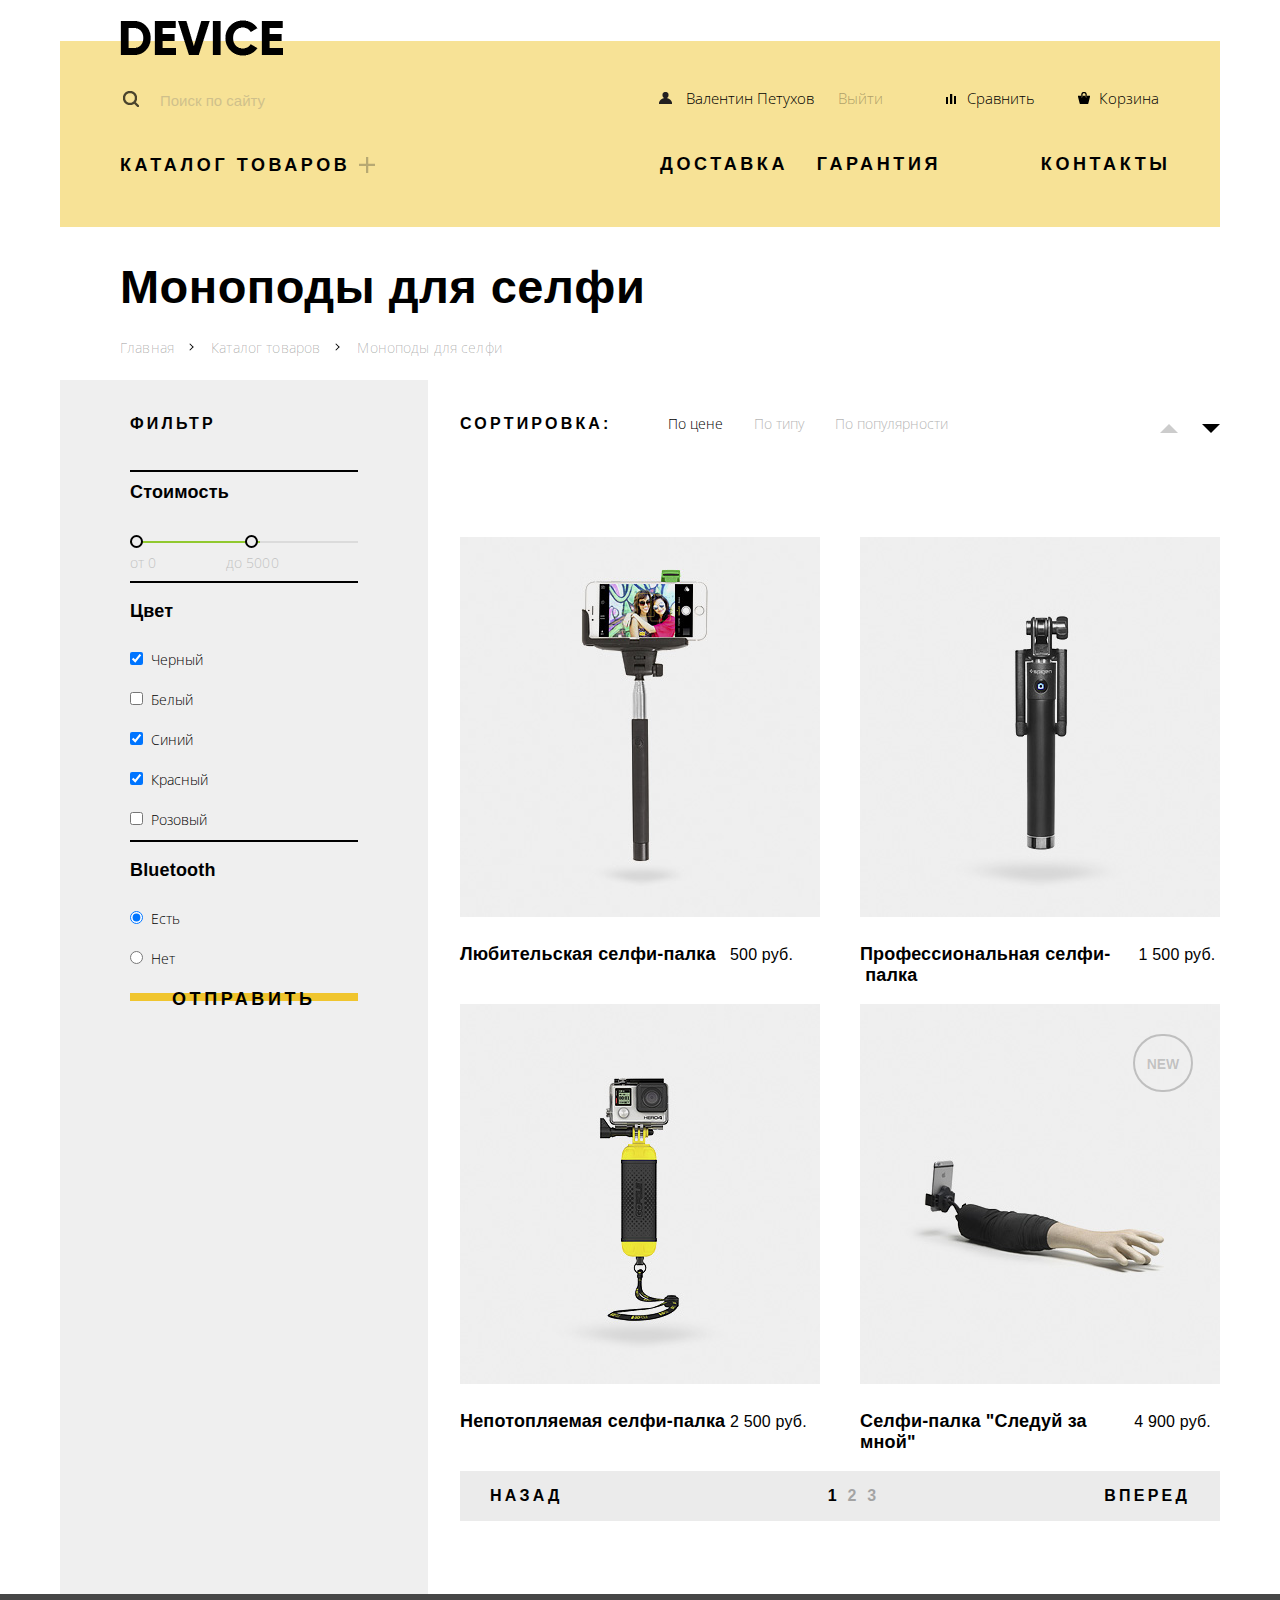
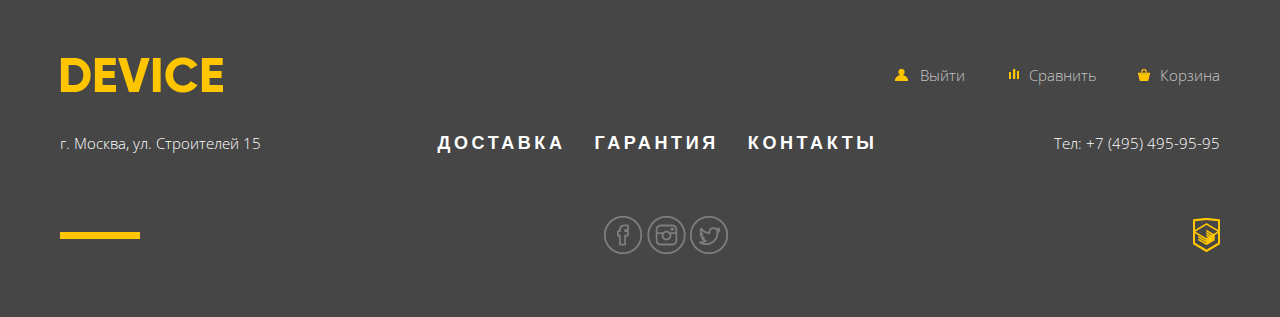
==== catalog.html @ bb1a06c4 "Доработки 6-7" ====
<!DOCTYPE html>
<html lang="ru">
  <head>
    <meta charset="utf-8">
    <link href="css/normalize.css" rel="stylesheet">
    <link href="css/style.css" rel="stylesheet">
    <link href="https://fonts.googleapis.com/css?family=Open+Sans:300,400&amp;subset=cyrillic" rel="stylesheet">
    <title>HTML Academy: Device - Catalog</title>
  </head>
  <body>

    <div class="wrapper">
      <div class="header">

        <div class="header-wrapper_catalog">
          <div class="header-block_left">
            <div class="header-logo">DEVICE</div>
            <form class="header-search">
              <input class="search-input" type="text" name="search" placeholder="Поиск по сайту">
              <button class="search-button" type="submit">Найти</button>
            </form>
            <ul class="header-menu">
              <li>
                <a href="#" class="header-menu-catalog">Каталог товаров</a>
                <ul class="header-submenu">
                  <li><a href="#">Виртуальная реальность</a></li>
                  <li><a href="#">Моноподы для селфи</a></li>
                  <li><a href="#">Экшн-камеры</a></li>
                  <li><a href="#">Фитнес-браслеты</a></li>
                  <li><a href="#">Умные часы</a></li>
                  <li><a href="#">&nbsp;</a></li>
                  <li><a href="#">Квадрокоптеры</a></li>
                </ul>
              </li>
            </ul>
          </div>

          <div class="header-block_right">
            <div class="header-user-logout">
              <div class="header-enter"><a href="#">Валентин Петухов</a></div>
              <div class="header-logout"><a href="#">Выйти</a></div>
              <div class="header-compare"><a href="#">Сравнить</a></div>
              <div class="header-basket"><a href="#">Корзина</a></div>
            </div>
            <div class="header-right-menu">
              <div class="header-delievery"><a href="#">Доставка</a></div>
              <div class="header-warranty"><a href="#">Гарантия</a></div>
              <div class="header-contacts"><a href="#">Контакты</a></div>
            </div>
        </div>

      </div> <!-- конец header-wrapper_catalog -->
    </div> <!-- конец header -->

      <div class="nav">
        <h2>Моноподы для селфи</h2>
        <ul class="nav-breadcrumbs">
          <li><a href="index.html">Главная</a></li>
          <li><a href="catalog.html">Каталог товаров</a></li>
          <li><a>Моноподы для селфи</a></li>
        </ul>
      </div>

    </div> <!--  конец wrapper -->

  <div class="wrapper">
    <div class="filter-sort">

      <div class="filter">
          <form name="forma">
            <h3 class="filter-head">Фильтр</h3>
            <p class="filter-price">Стоимость</p>
            <div class="filter-range">
              <div class="filter-range_control">
                <div class="filter-scale">
                  <div class="filter-bar"></div>
                </div>
                <div class="filter-toggle toggle-min"></div>
                <div class="filter-toggle toggle-max"></div>
                <div class="filter-price_control">
                  <span class="filter-min_price">от 0</span>
                  <span class="filter-max_price">до 5000</span>
                </div>
              </div>
            </div>
            <div class="form-checkbox_container">
              <p class="form-title">Цвет</p>
              <div class="form-checkbox_item">
                <input type="checkbox" id="checkbox1" checked>
                <label for="checkbox1">Черный</label>
              </div>
              <div class="form-checkbox_item">
                <input type="checkbox" id="checkbox2">
                <label for="checkbox2">Белый</label>
              </div>
              <div class="form-checkbox_item">
                <input type="checkbox" id="checkbox3" checked>
                <label for="checkbox3">Синий</label>
              </div>
              <div class="form-checkbox_item">
                <input type="checkbox" id="checkbox4" checked>
                <label for="checkbox4">Красный</label>
              </div>
              <div class="form-checkbox_item">
                <input type="checkbox" id="checkbox5">
                <label for="checkbox5">Розовый</label>
              </div>
            </div>
            <div class="form-radio_container">
              <p class="form-title">Bluetooth</p>
              <div class="form-radio_item">
                <input type="radio" id="radio1" name="radio" checked>
                <label for="radio1">Есть</label>
              </div>
              <div class="form-radio_item">
                <input type="radio" id="radio2" name="radio">
                <label for="radio2">Нет</label>
              </div>
            </div>
            <button type="submit" class="buttons buttons-form" value="">Отправить</button>
          </form>
      </div>

      <div class="sort">
        <div class="sort-header">
            <h3 class="sort-title">Сортировка:</h3>
            <ul class="sort-filter">
              <li><a href="#" class="sort-filter-active">По цене</a></li>
              <li><a href="#">По типу</a></li>
              <li><a href="#">По популярности</a></li>
            </ul>
            <div class="sort-order">
              <a href="#" class="sort-up">Up</a>
              <a href="#" class="sort-down sort-active">Down</a>
            </div>
        </div>
        <div class="sort-container">
          <div class="sort-item">
            <img src="img/item-1.jpg" alt="Любительская" width=360 height=380>
            <div class="item-action">
              <a href="#" class="buttons buttons-action">В корзину</a>
              <a href="#" class="item-simile">Добавить к сравнению</a>
            </div>
            <p class="sort-item_head">
              <span class="sort-item_title">Любительская селфи-палка</span>
              <span class="sort-item_price">500 руб.</span>
            </p>
          </div>
          <div class="sort-item">
            <img src="img/item-2.jpg" alt="Профессиональная" width=360 height=380>
            <div class="item-action">
              <a href="#" class="buttons buttons-action">В корзину</a>
              <a href="#" class="item-simile">Добавить к сравнению</a>
            </div>
            <p class="sort-item_head">
              <span class="sort-item_title">Профессиональная селфи-&nbsp;палка</span>
              <span class="sort-item_price">1 500 руб.</span>
            </p>
          </div>
          <div class="sort-item">
            <img src="img/item-3.jpg" alt="Непотопляемая" width=360 height=380>
            <div class="item-action">
              <a href="#" class="buttons buttons-action">В корзину</a>
              <a href="#" class="item-simile">Добавить к сравнению</a>
            </div>
            <p class="sort-item_head">
              <span class="sort-item_title">Непотопляемая селфи-палка</span>
              <span class="sort-item_price">2 500 руб.</span>
            </p>
          </div>
          <div class="sort-item new-item">
            <img src="img/item-4.jpg" alt="Следуй за мной" width=360 height=380>
            <div class="item-action">
              <a href="#" class="buttons buttons-action">В корзину</a>
              <a href="#" class="item-simile">Добавить к сравнению</a>
            </div>
            <p class="sort-item_head">
              <span class="sort-item_title">Селфи-палка "Следуй за мной"</span>
              <span class="sort-item_price">4 900 руб.</span>
            </p>
          </div>
        </div>
        <div class="sort-pagination">
          <a href="#" class="sort-backward">Назад</a>
          <ul class="sort-pages">
            <li><a class="page-active" href="#">1</a></li>
            <li><a href="#">2</a></li>
            <li><a href="#">3</a></li>
          </ul>
          <a href="#" class="sort-forward">Вперед</a>
        </div>
      </div>

    </div> <!-- конец filter-sort -->
  </div>

    <div class="footer">
      <div class="wrapper">

        <div class="footer-top">
         <a href="index.html" class="footer-logo">DEVICE</a>
          <div class="footer-user_menu">
            <a href="#" class="footer-enter footer-group">Выйти</a>
            <a href="#" class="footer-compare footer-group">Сравнить</a>
            <a href="#" class="footer-basket footer-group">Корзина</a>
          </div>
        </div>
        <div class="footer-main">
          <p class="footer-address">г. Москва, ул. Строителей 15</p>
          <div class="footer-menu">
            <div class="footer-delievery"><a href="#">Доставка</a></div>
            <div class="footer-warranty"><a href="#">Гарантия</a></div>
            <div class="footer-contacts"><a href="#">Контакты</a></div>
          </div>
          <p class="footer-phone">Тел: +7 (495) 495-95-95</p>
        </div>
        <div class="footer-bottom">
          <div class="footer-social">
            <a href="#" class="social-btn facebook">Facebook</a>
            <a href="#" class="social-btn instagramm">Instagram</a>
            <a href="#" class="social-btn twitter">Twitter</a>
          </div>
          <a href="https://htmlacademy.ru/intensive/htmlcss" class="footer-copyright">HTML</a>
        </div>

      </div>
    </div>

  </body>
</html>
---- css/style.css ----
/* SPRITE  */

.sprite {
    background-image: url(../img/sprite.png);
    background-repeat: no-repeat;
    display: block;
}

.sprite-btn-checkbox {
    width: 12px;
    height: 7px;
    background-position: -10px -10px;
}

.sprite-btn-radio {
    width: 9px;
    height: 9px;
    background-position: -10px -37px;
}

.sprite-footer-cart {
    width: 12px;
    height: 12px;
    background-position: -10px -66px;
}

.sprite-footer-compare {
    width: 10px;
    height: 10px;
    background-position: -10px -98px;
}

.sprite-footer-user {
    width: 13px;
    height: 12px;
    background-position: -10px -128px;
}

.sprite-header-cart {
    width: 12px;
    height: 12px;
    background-position: -10px -160px;
}

.sprite-header-compare {
    width: 10px;
    height: 10px;
    background-position: -10px -192px;
}

.sprite-header-user {
    width: 13px;
    height: 12px;
    background-position: -10px -222px;
}

.sprite-logo-footer {
    width: 163px;
    height: 36px;
    background-position: -10px -254px;
}

.sprite-logo-header {
    width: 163px;
    height: 36px;
    background-position: -10px -310px;
}

.sprite-new {
    width: 60px;
    height: 61px;
    background-position: -10px -366px;
}

.sprite-popular-1 {
    width: 160px;
    height: 160px;
    background-position: -10px -447px;
}

.sprite-popular-2 {
    width: 160px;
    height: 160px;
    background-position: -10px -627px;
}

.sprite-popular-3 {
    width: 160px;
    height: 160px;
    background-position: -10px -807px;
}

.sprite-popular-4 {
    width: 160px;
    height: 160px;
    background-position: -10px -987px;
}

.sprite-popular-5 {
    width: 160px;
    height: 160px;
    background-position: -10px -1167px;
}

.sprite-popular-6 {
    width: 160px;
    height: 160px;
    background-position: -10px -1347px;
}

.sprite-search {
    width: 16px;
    height: 16px;
    background-position: -10px -1527px;
}

.sprite-service-credit {
    width: 156px;
    height: 188px;
    background-position: -10px -1563px;
}

.sprite-service-delivery {
    width: 136px;
    height: 164px;
    background-position: -10px -1771px;
}

.sprite-service-warranty {
    width: 171px;
    height: 195px;
    background-position: -10px -1955px;
}

.sprite-social-facebook {
    width: 39px;
    height: 38px;
    background-position: -10px -2170px;
}

.sprite-social-instagram {
    width: 39px;
    height: 38px;
    background-position: -10px -2228px;
}

.sprite-social-twitter {
    width: 38px;
    height: 38px;
    background-position: -10px -2286px;
}

.sprite-www {
    width: 27px;
    height: 34px;
    background-position: -10px -2344px;
}

.sprite-zplus {
    width: 16px;
    height: 16px;
    background-position: -10px -2398px;
}


/* FONTS */

@font-face {
  font-family: 'Gilroy';
  src: local('Gilroy Light'), local('Gilroy-Light'),
    url('Gilroylight.woff2') format('woff2'),
    url('Gilroylight.woff') format('woff'),
    url('Gilroylight.ttf') format('truetype');
  font-weight: 300;
  font-style: normal;
}

@font-face {
  font-family: 'Gilroy';
  src: local('Gilroy ExtraBold'), local('Gilroy-ExtraBold'),
    url('Gilroyextrabold.woff2') format('woff2'),
    url('Gilroyextrabold.woff') format('woff'),
    url('Gilroyextrabold.ttf') format('truetype');
  font-weight: 800;
  font-style: normal;
}

body {
  font-size: 15px;
  line-height: 30px;
  font-weight: 300;
  color: #000000;
  font-family: 'Open Sans', 'Arial', sans-serif;
}

.wrapper {
  width: 1160px;
  margin: 0 auto;
}

a {
  color: #000000;
  text-decoration: none;
}

ul {
  list-style: none;
}

img {
  max-width: 100%;
}

h2 {
  font-family: 'Gilroy', 'Arial', sans-serif;
  font-size: 47px;
  line-height: 56px;
  font-weight: 800;
  letter-spacing: 0.01em;
}

h3 {
  font-family: 'Gilroy', 'Arial', sans-serif;
  font-size: 16px;
  line-height: 56px;
  font-weight: 800;
  letter-spacing: 0.2em;
  text-transform: uppercase;
}

/* INDEX.HTML */

/* header */

.header {
  padding-top: 20px;
}

.header-wrapper {
  display: flex;
  flex-wrap: wrap;
  background: linear-gradient(to bottom, #ffffff 0%,#ffffff 2.3%,#f7e296 2.3%,#f7e296 40%,#ffffff 40%,#ffffff 100%);
}

.header-wrapper_catalog {
  display: flex;
  background: linear-gradient(to bottom, #ffffff 0%,#ffffff 10%,#f7e296 10%,#f7e296 100%);
  padding-bottom: 29px;
}

.header-logo {
  margin-bottom: 19px;
  width: 163px;
  height: 36px;
  background-image: url(../img/logo-header.png);
  font-size: 0;
}

.header-logo:hover {
  opacity: .6;
}

.header-logo:active {
  opacity: .3;
}

.header-search {
  line-height: 36px;
  letter-spacing: 0.01em;
  margin-bottom: 23px;
  display: flex;
  background-color: #f7e296;
  position: relative;
}

.header-search::before {
  position: absolute;
  content: '';
  background-image: url(../img/sprite.png);
  background-repeat: no-repeat;
  width: 16px;
  height: 16px;
  background-position: -10px -1527px;
  top: 16px;
  left: 3px;
}

.search-input {
  height: 45px;
  border: none;
  border-top: 2px solid #f7e296;
  opacity: .3;
  padding-left: 40px;
  width: 335px;
  background-color: #f7e296;
}

.search-input:hover {
  opacity: .6;
}

.search-input:focus {
  border-bottom: 2px solid #000000;
  border-top: none;
  opacity: 1;
}

.search-input:focus ~ .search-button {
  display: block;
}

.search-button {
  width: 81px;
  height: 49px;
  display: none;
  background-color: #f7e296;
  border: 2px solid #000000;
}

.search-button:hover {
  background-color: #000000;
  color: #ffffff;
}

.search-button:active {
  color: rgba(255, 255, 255, .3);
}

.header-menu {
  padding: 0;
}

.header-menu-catalog {
  position: relative;
}

.header-menu-catalog::after {
  position: absolute;
  content: '';
  background-image: url(../img/sprite.png);
  background-repeat: no-repeat;
  width: 16px;
  height: 16px;
  background-position: -10px -2398px;
  top: 2px;
  right: -25px;
  opacity: .3;
}

.header-submenu {
  height: 110px;
  padding-left: 0px;
  display: none;
  letter-spacing: 0.01em;
  line-height: 36px;
  flex-direction: column;
  flex-wrap: wrap;
}

.header-menu-catalog:hover {
  opacity: .6;
}

.header-menu-catalog:hover ~ .header-submenu {
  display: flex;
}

.header-menu-catalog:hover::after {
  opacity: .2;
}

.header-menu-catalog:active {
  opacity: .3;
}

.header-menu-catalog:active::after {
  opacity: .1;
}

.header-block_left {
  padding-left: 60px;
  width: 520px;
}

.header-block_right {
  width: 580px;
}

.header-logout,
.header-user,
.header-enter,
.header-compare,
.header-basket {
  display: inline-block;
  vertical-align: middle;
}

.header-enter {
  margin-left: 46px;
  margin-right: 235px;
  position: relative;
  padding: 0;
}

.header-enter::before {
  content: '';
  position: absolute;
  background-image: url(../img/sprite.png);
  background-repeat: no-repeat;
  width: 13px;
  height: 12px;
  background-position: -10px -222px;
  left: -27px;
  top: 12px;
}

.header-compare {
  margin-right: 60px;
  position: relative;
}

.header-compare::before {
  content: '';
  position: absolute;
  background-image: url(../img/sprite.png);
  background-repeat: no-repeat;
  width: 10px;
  height: 10px;
  background-position: -10px -192px;
  left: -21px;
  top: 14px;
}

.header-basket {
  position: relative;
}

.header-basket::before {
  position: absolute;
  content: '';
  background-image: url(../img/sprite.png);
  background-repeat: no-repeat;
  width: 12px;
  height: 12px;
  background-position: -10px -160px;
  left: -21px;
  top: 12px;
}

.header-enter:hover,
.header-compare:hover,
.header-basket:hover,
.header-enter:hover::before,
.header-compare:hover::before,
.header-basket:hover::before{
  opacity: .6;
}

.header-enter:active,
.header-compare:active,
.header-basket:active,
.header-enter:active::before,
.header-compare:active::before,
.header-basket:active::before{
  opacity: .3;
}

.header-user-logout .header-enter {   /* изменения на странице каталога */
  margin-right: 20px
}

.header-user-logout .header-logout {  /* изменения на странице каталога */
  margin-right: 80px;
  opacity: .3;
}

.header-user-menu,
.header-user-logout {
  margin-top: 60px;
  margin-bottom: 30px;
}

.header-user-menu a,
.header-user-login a,
.header-user-logout a{
  line-height: 36px;
}

.header-right-menu,
.header-menu-catalog {
  font-family: 'Gilroy', 'Arial', sans-serif;
  font-size: 18px;
  line-height: 36px;
  font-weight: 800;
  letter-spacing: 0.2em;
  text-transform: uppercase;
}

.header-right-menu {
  display: flex;
  padding-left: 20px;
}

.header-delievery {
  flex-basis: 28%
}

.header-warranty {
  flex-basis: 40%
}

.header-contacts {
  flex-basis: auto;
}

.header-right-menu a:hover,
.footer-menu a:hover,
.header-menu-catalog:hover {
  opacity: .6;
}

.header-right-menu a:active,
.footer-menu a:active,
.header-menu-catalog:active {
  opacity: .3;
}

/*  кнопки "Подробнее" "Напишите нам" и т.д. */
/*  ---------------------------------------- */
/*  ---------------------------------------- */

.buttons {
  display: inline-block;
  height: 40px;
  font-family: 'Gilroy', 'Arial', sans-serif;
  font-size: 18px;
  line-height: 36px;
  font-weight: 800;
  letter-spacing: 0.2em;
  text-transform: uppercase;
  background: linear-gradient(to bottom, #ffffff 1%,#ffffff 35%,#f0c52e 35%,#f0c52e 55%,#ffffff 55%,#ffffff 100%);
}

.buttons:hover {
  background: linear-gradient(to bottom, #f0c52e 1%,#f0c52e 100%);
}

.buttons:active {
  background: linear-gradient(to bottom, #f0c52e 1%,#f0c52e 100%);
  color: rgba(0, 0, 0, .3)
}

.buttons-slider {
  padding: 0 43px;
}

.buttons-delievery {
  padding: 0 20px;
  background: linear-gradient(to bottom, #e5e5e5 1%,#e5e5e5 35%,#f0c52e 35%,#f0c52e 55%,#e5e5e5 55%,#e5e5e5 100%);
}

.buttons-warranty {
  padding: 0 25px;
  background: linear-gradient(to bottom, #e5e5e5 1%,#e5e5e5 35%,#f0c52e 35%,#f0c52e 55%,#e5e5e5 55%,#e5e5e5 100%);
}

.buttons-credit {
  padding: 0 39px;
  background: linear-gradient(to bottom, #e5e5e5 1%,#e5e5e5 35%,#f0c52e 35%,#f0c52e 55%,#e5e5e5 55%,#e5e5e5 100%);
}

.buttons-contacts {
  margin-top: 61px;
  padding: 0 42px;
}

.buttons-about {
  padding: 0 23px;
}

.buttons-form {
  border: none;
  background: linear-gradient(to bottom, #efefef 1%,#efefef 35%,#f0c52e 35%,#f0c52e 55%,#efefef 55%,#efefef 100%);
  padding: 0 42px;
}

.buttons-action {
  background: linear-gradient(to bottom, transparent 1%,#efefef 35%,#f0c52e 35%,#f0c52e 55%,#efefef 55%, transparent 100%);
  padding-left: 37px;
  padding-right: 39px;
}

.buttons-popup {
  padding-left: 35px;
  padding-right: 37px;
  border: none;
  background-color: transparent;
}

/* sliders */

.sliders {
  margin-top: 70px;
  min-height: 553px;
}

.all-sliders {
  display: flex;
}

.sliders-img {
  flex-basis: 50%;
}

.sliders-img img {
  display: block;
  margin-left: 90px;
  margin-top: -41px;
}

.sliders-container {
  flex-basis: 50%;
  margin-left: 115px;
  padding-right: 75px;
  position: relative;
}

.sliders-container::before {
  position: absolute;
  content: '';
  width: 100px;
  height: 7px;
  background-color: #ffffff;
  top: -3px;
  left: 0;
}

.sliders-container::after {
  position: absolute;
  content:'01';
  font-family: 'Gilroy', 'Arial', sans-serif;
  font-size: 179px;
  line-height: 179px;
  font-weight: 800;
  letter-spacing: 0.01em;
  top: -53px;
  right: 43px;
  color: #ffffff;
}

.sliders-container h2 {
  margin-bottom: 0;
}

.sliders-container p {
  margin-top: 18px;
  letter-spacing: 0.01em
}

.sliders-switch {
  margin-top: 46px;
  margin-bottom: 33px;
}

.sliders-features {
  display: flex;
  justify-content: flex-start;
  font-size: 13px;
  line-height: 20px;
  font-weight: 300;
  color: #000000;
  letter-spacing: 0.01em;
  font-family: 'Open Sans', 'Arial', sans-serif;
}

.feature-properties {
  font-family: 'Gilroy', 'Arial', sans-serif;
  font-size: 36px;
  line-height: normal;
  font-weight: 300;
  letter-spacing: 0.01em;
  margin-bottom: 10px;
}

.sliders-features1 {
  flex-basis: 33%;
}

.sliders-features2 {
  flex-basis: 29%;
}

.sliders-features3 {
  flex-basis: 38%;
}

/* catalog */

.catalog {
  display: flex;
  justify-content: space-between;
  font-family: 'Gilroy', 'Arial', sans-serif;
  font-size: 18px;
  line-height: normal;
  font-weight: 800;
  letter-spacing: 0.01em;
}

.catalog-item {
  display: block;
  width: 160px;
}

.catalog-item::before {
  content: '';
  display: block;
  height: 160px;
  background-color: #f7e296;
  background-image: url(../img/sprite.png);
  background-repeat: no-repeat;
  margin-bottom: 32px;
}

.catalog-item.item1::before {
background-position: -10px -447px;
}

.catalog-item.item2::before {
  background-position: -10px -627px;
}

.catalog-item.item3::before {
  background-position: -10px -807px;
}

.catalog-item.item4::before {
  background-position: -10px -987px;
}

.catalog-item.item5::before {
  background-position: -10px -1167px;
}

.catalog-item.item6::before {
  background-position: -10px -1347px;
}

.catalog-item:hover::before {
  background-color: #f0c52e;
}

.catalog-item:active::before {
  opacity: .5;
}

/* options */

.options {
  padding-bottom: 95px;
  background: linear-gradient(to bottom, #ffffff 0%,#ffffff 20%,#e5e5e5 20%,#e5e5e5 100%);
}

.options .wrapper {
  display: flex;
  margin-top: 115px;
}

.options-menu {
  font-family: 'Gilroy', 'Arial', sans-serif;
  font-size: 18px;
  line-height: normal;
  font-weight: 800;
  letter-spacing: 0.2em;
  text-transform: uppercase;
  width: 284px;
  margin-right: 117px;
  padding-left: 0;
  padding-top: 35px;
}

.options-menu li {
/*  padding-left: 20px;*/
  margin-bottom: 24px;
}

.active-tab {
  position: relative;
  background-color: #000000;
}

.active-tab::after {
  position: absolute;
  content: '';
  width: 7px;
  height: 319px;
  background-color: #000000;
  right: 0;
  top: -83px;
}

.active-tab a {
  color: #f7e184;
}

.active-tab .buttons-delievery {
  background: #000000;
/*  background: linear-gradient(to bottom, #ffffff 0%,#ffffff 20%,#e5e5e5 20%,#e5e5e5 100%);*/
}

.options-tab {
  position: relative;
  flex-grow: 1;
}

.options-tab::after {
  position: absolute;
  content: '';
  background-image: url(../img/sprite.png);
  background-repeat: no-repeat;
  width: 136px;
  height: 164px;
  background-position: -10px -1771px;
  top: 53px;
  right: 64px;
}

.options-tab h2 {
  margin-bottom: 26px;
}

.options-tab p {
  letter-spacing: 0.01em;
  width: 430px;
}

/* company */

.wrapper .company {
  display: flex;
  justify-content: space-between;
}

.company {
  margin-top: 94px;
}

.company-item {
  filter: grayscale(100%);
  opacity: .2;
}

.company-item:hover {
  filter: grayscale(0%);
  opacity: 1;
}

/* about-contacts */

.about-contacts {
  padding-top: 102px;
  padding-bottom: 80px;
  display: flex;
}


.about {
  width: 565px;
  position: relative;
}

.about::before {
  position: absolute;
  content: '';
  background-color: #000000;
  width: 80px;
  height: 7px;
  top: -9px;
}

.contacts {
  width: 565px;
  padding-left: 40px;
  position: relative;
}

.contacts::before {
  position: absolute;
  content: '';
  background-color: #000000;
  width: 80px;
  height: 7px;
  top: -9px;
}

.about p {
  width: 472px;
  margin-bottom: 30px;
}

.contacts p {
  margin-bottom: 40px;
}

.contacts-footer {   /* !!!!! */
  margin-top: 80px;
}

.about-menu {
  font-family: 'Gilroy', 'Arial', sans-serif;
  font-size: 16px;
  line-height: 40px;
  font-weight: 800;
  margin-top: 67px;
  margin-bottom: 53px;
  padding-left: 35px;
}

.about-item {
  position: relative;
}

.about-item::before {
  position: absolute;
  content: '';
  width: 4px;
  height: 4px;
  border: 3px solid #b2b2b2;
  border-radius: 50%;
  left: -35px;
  top: 14px;
}

.about-footer,
.contacts-footer {
  font-family: 'Gilroy', 'Arial', sans-serif;
  font-size: 18px;
  line-height: normal;
  font-weight: 800;
  letter-spacing: 0.2em;
  text-transform: uppercase;
}

/* footer */

.footer {
  background: #464646;
  padding-top: 63px;
  padding-bottom: 63px;
}

.footer,
.footer a{
  color: #ffffff;
}

.footer-logo {
  font-size: 0;
  display: inline-block;
  width: 164px;
  height: 36px;
  background-image: url(../img/sprite.png);
  background-repeat: no-repeat;
  background-position: -10px -254px;
}

.footer-logo:hover {
  opacity: .6;
}

.footer-logo:active {
  opacity: .3;
}

.footer-top {
  display: flex;
  justify-content: space-between;
  margin-bottom: 20px;
}

.footer-user_menu {
  width: 300px;
  display: flex;
  justify-content: space-between;
  line-height: 36px;
}

.footer-enter,
.footer-compare,
.footer-basket {
  position: relative;
}

.footer-group::before {
  position: absolute;
  content: '';
  background-image: url(../img/sprite.png);
}

.footer-enter::before {
  width: 13px;
  height: 12px;
  background-position: -10px -128px;
  top: 12px;
  left: -25px;
}

.footer-compare::before {
  width: 10px;
  height: 10px;
  background-position: -10px -98px;
  top: 12px;
  left: -20px;
}

.footer-basket::before {
  width: 12px;
  height: 12px;
  background-position: -10px -66px;
  top: 12px;
  left: -22px;
}

.footer-user_menu .footer-enter,
.footer-user_menu .footer-compare,
.footer-user_menu .footer-basket {
  color: rgba(255, 255, 255, .7);
}

.footer-enter:hover,
.footer-compare:hover,
.footer-basket:hover {
  color: rgba(255, 255, 255, 1);
}

.footer-enter:active,
.footer-compare:active,
.footer-basket:active {
  color: rgba(255, 255, 255, .3);
}


.footer-enter:hover::before,
.footer-compare:hover::before,
.footer-basket:hover::before {
  opacity: .6;
}

.footer-enter:active::before,
.footer-compare:active::before,
.footer-basket:active::before {
  opacity: .3;
}

.footer-main {
  display: flex;
  justify-content: space-between;
  margin-bottom: 43px;
}

.footer-bottom {
  display: flex;
  justify-content: space-between;
  align-items: center;
}

.footer-menu {
  font-family: 'Gilroy', 'Arial', sans-serif;
  font-size: 18px;
  line-height: normal;
  font-weight: 800;
  letter-spacing: 0.2em;
  text-transform: uppercase;
  width: 440px;
  display: flex;
  justify-content: space-between;
  align-items: center;
}

.footer-menu li {
  display: inline-block;
}

.footer-bottom::before {
  content: '';
  background-color: #ffc600;
  width: 80px;
  height: 7px;
}

.social-btn {
  display: inline-block;
  vertical-align: middle;
  background-image: url(../img/sprite.png);
  background-repeat: no-repeat;
  width: 39px;
  height: 38px;
  font-size: 0;
  opacity: .3;
}

.facebook {
  background-position: -10px -2170px;
}

.instagramm {
  background-position: -10px -2228px;
}

.twitter {
  background-position: -10px -2286px;
}

.facebook:hover,
.instagramm:hover,
.twitter:hover {
  opacity: .6;
}

.facebook:active,
.instagramm:active,
.twitter:active {
  opacity: .1;
}


/* popup */

.popup {
  display: none;
}

.footer-copyright {
  display: inline-block;
  vertical-align: middle;
  font-size: 0;
  position: relative;
  width: 27px;
  height: 34px;
}

.footer-copyright::before {
  position: absolute;
  content: '';
  background-image: url(../img/sprite.png);
  background-repeat: no-repeat;
  width: 27px;
  height: 34px;
  background-position: -10px -2344px;
}

.footer-copyright:hover::before {
  opacity: .6;
}

.footer-copyright:active::before {
  opacity: .3;
}

/* CATALOG.HTML */

/* nav */

.nav {
  margin-top: -7px;
}

.nav h2 {
  padding-left: 60px;
  margin-bottom: 12px;
}

.nav-breadcrumbs {
  font-size: 14px;
  line-height: 36px;
  letter-spacing: 0.01em;
}

.nav-breadcrumbs li {
  display: inline-block;
  vertical-align: middle;
  padding-left: 20px;
  padding-right: 13px;
  position: relative;
}

.nav-breadcrumbs a {
  color: rgba(0, 0, 0, .3);
}

.nav-breadcrumbs a:hover {
  color: rgba(0, 0, 0, .6);
}

.nav-breadcrumbs a:active {
  color: rgba(0, 0, 0, .1);
}

.nav-breadcrumbs li:nth-child(-n+2)::before {
  position: absolute;
  content: '';
  width: 5px;
  height: 1px;
  background-color: #000000;
  top: 15px;
  right: -7px;
  transform: rotate(45deg);
}

.nav-breadcrumbs li:nth-child(-n+2)::after {
  position: absolute;
  content: '';
  width: 5px;
  height: 1px;
  background-color: #000000;
  top: 18px;
  right: -7px;
  transform: rotate(-45deg);
}

/* filter-sort */

.filter-sort {
  display: flex;
  justify-content: space-between;
}

/* filter */

.filter {
/*  width: 260px;*/
  font-family: 'Gilroy', 'Arial', sans-serif;
  font-size: 16px;
  line-height: normal;
  font-weight: 800;
  letter-spacing: 0.2em;
  background-color: #efefef;
  padding-right: 70px;
  padding-left: 70px;
}

.filter-price {
  border-top: 2px solid #000000;
  padding-top: 10px;
}

.filter-price,
.form-title {
  font-size: 18px;
  letter-spacing: 0.01em;
}

.filter label,
.filter-price_control {
  font-family: 'Open Sans', 'Arial', sans-serif;
  font-size: 14px;
  line-height: 40px;
  font-weight: 300;
  letter-spacing: 0.01em;
}

.filter-range_control {
  position: relative;
/*  width: 200px;*/
  height: 40px;
  padding-top: 20px;
}

.filter-range_control .filter-scale {
  height: 2px;
  background: #dbdbdb;
}

.filter-range_control .filter-bar {
  width: 57%;
  height: 2px;
  background: #91c92f;
}

.filter-range_control .filter-toggle {
  position: absolute;
  top: 14px;
  left: 0;
  width: 9px;
  height: 9px;
  border: 2px solid #000000;
  background-color: #eeeeee;
  border-radius: 50%;
  cursor: pointer;
}

.filter-range_control .toggle-max {
  left: 115px;
}

.filter-range_control .filter-toggle:hover {
  border: 2px solid #ffffff;
  background-color: #7eae29;
}

.filter-price_control {
  opacity: .2;
}

.filter-min_price {
  margin-right: 65px;
}

.form-checkbox_container {
  border-top: 2px solid #000000;
  border-bottom: 2px solid #000000;
}



/* sort */

.sort {
  width: 760px;
  min-height: 70px;
}

.sort-header {
  display: flex;
  justify-content: flex-start;
  align-items: center;
  margin-bottom: 69px;
}

.sort-filter {
  font-size: 14px;
  line-height: 18px;
}

.sort-filter li {
  display: inline-block;
  vertical-align: bottom;
  padding-left: 16px;
  padding-right: 11px;
}

.sort-filter a {
  opacity: .3;
}

.sort-filter a:hover {
  opacity: .6;
}

.sort-filter a:active {
  opacity: 1;
}

.sort-filter .sort-filter-active {
  opacity: 1;
}

.sort-order {
  flex-grow: 1;
  text-align: right;
  align-self: center;
  font-size: 0;
}

.sort-up,
.sort-down {
  position: relative;
}

.sort-up::after {
  position: absolute;
  content: '';
  width: 0;
  height: 0;
  border-left: 9px solid transparent;
  border-right: 9px solid transparent;
  border-bottom: 9px solid #cccccc;
  top: 0;
  left: -60px;
}

.sort-down::after {
  position: absolute;
  content: '';
  width: 0;
  height: 0;
  border-left: 9px solid transparent;
  border-right: 9px solid transparent;
  border-top: 9px solid #cccccc;
  top: 0;
  left: -18px;
}

.sort-up:hover::after {
   border-bottom: 9px solid #999999;
}

.sort-down:hover::after {
  border-top: 9px solid #999999;
}

.sort-up:active::after {
   border-bottom: 9px solid #000000;
}

.sort-down:active::after {
  border-top: 9px solid #000000;
}

.sort-active::after {
  border-top: 9px solid #000000;
/*  border-bottom: 9px solid #000000;*/
}

.sort-container {
  display: flex;
  justify-content: space-between;
  flex-wrap: wrap;
}

.sort-item {
  position: relative;
  width: 360px;
}

.sort-item_head {
  font-family: 'Gilroy', 'Arial', sans-serif;
  font-size: 18px;
  line-height: 21px;
  font-weight: 800;
  letter-spacing: 0.01em;
  display: flex;
  justify-content: space-between;
}

.sort-item_price {
  display: block;
  font-size: 16px;
  font-weight: 300;
  width: 90px;
}

.item-action {
  display: none;
  margin: 0 auto;
  position: absolute;
  top: 160px;
  left: 80px;
  width: 210px;
  height: 80px;
/*  background: rgba(255, 255, 255, 0.9) transparent;*/
/*  background-color: transparent;*/
}

.sort-item:hover .item-action {
  display: block;
}

.sort-item:hover {
  opacity: .7;
}

.item-simile {
  padding-left: 30px;
}

.new-item::after {
  position: absolute;
  content: "NEW";
  display: inline-block;
  font-weight: 800;
  font-size: 14px;
  line-height: 16px;
  font-family: Gilroy, Arial, sans-serif;
  top: 30px;
  right: 27px;
  width: 56px;
  height: 34px;
  padding-top: 20px;
  vertical-align: middle;
  text-align: center;
  color: rgba(0, 0, 0, .2);
  border: 2px solid rgba(0, 0, 0, .2);
  border-radius: 30px;
}

.sort-pagination {
  display: flex;
  justify-content: space-between;
  align-items: center;
  font-family: 'Gilroy', 'Arial', sans-serif;
  font-size: 16px;
  line-height: normal;
  font-weight: 800;
  letter-spacing: 0.2em;
  text-transform: uppercase;
  background-color: #ebebeb;
  margin-bottom: 73px;
}

.sort-pages a{
  opacity: .3;
}

.sort-pages a:hover {
  opacity: .6;
}

.sort-pages a:active {
  opacity: 1;
}

.sort-pages li {
  display: inline-block;
}

.sort-pages .page-active {
  opacity: 1;
}

.sort-backward,
.sort-forward {
  display: inline-block;
  padding: 15px 30px;
}

.sort-backward:hover,
.sort-forward:hover {
  background-color: #d9d9d9;
}

.sort-backward:active,
.sort-forward:active {
  opacity: .3;
}

/* ------ POPUP ------- */

.popup {
  display: block;
  position: fixed;
  width: 960px;
  min-height: 553px;
  top: 0%;
  left: 21%;
  background-color: #ffffff;
  box-shadow: 0 4px 50px -5px rgba(4, 6, 6, .75);
  animation: bounce .8s;
}

.popup-wrapper {
  width: 760px;
  margin: 0 auto;
}

.popup-name,
.popup-email,
.popup-textarea {
  font-family: 'Gilroy', 'Arial', sans-serif;
  font-size: 18px;
  line-height: 18px;
  font-weight: 800;
}

.popup-close {
  font-size: 0;
  position: relative;
}

.popup-form {
  display: flex;
  flex-wrap:  wrap;
  justify-content: space-between;
}

.popup-name input,
.popup-email input,
.popup-text {
  font-family: 'Open Sans', 'Arial', sans-serif;
  font-size: 14px;
  line-height: 18px;
  font-weight: 400;
  background-color: #f2f2f2;
  opacity: .5;
  border: none;
}

.popup-name input,
.popup-email input,
.popup-textarea textarea {
  margin-top: 10px
}

.popup-name input,
.popup-email input {
  width: 360px;
  height: 50px;
  box-sizing: border-box;
  padding-left: 20px;
}

.popup-text {
  width: 760px;
  box-sizing: border-box;
  min-height: 156px;
  padding-left: 20px;
  padding-top: 20px;
}
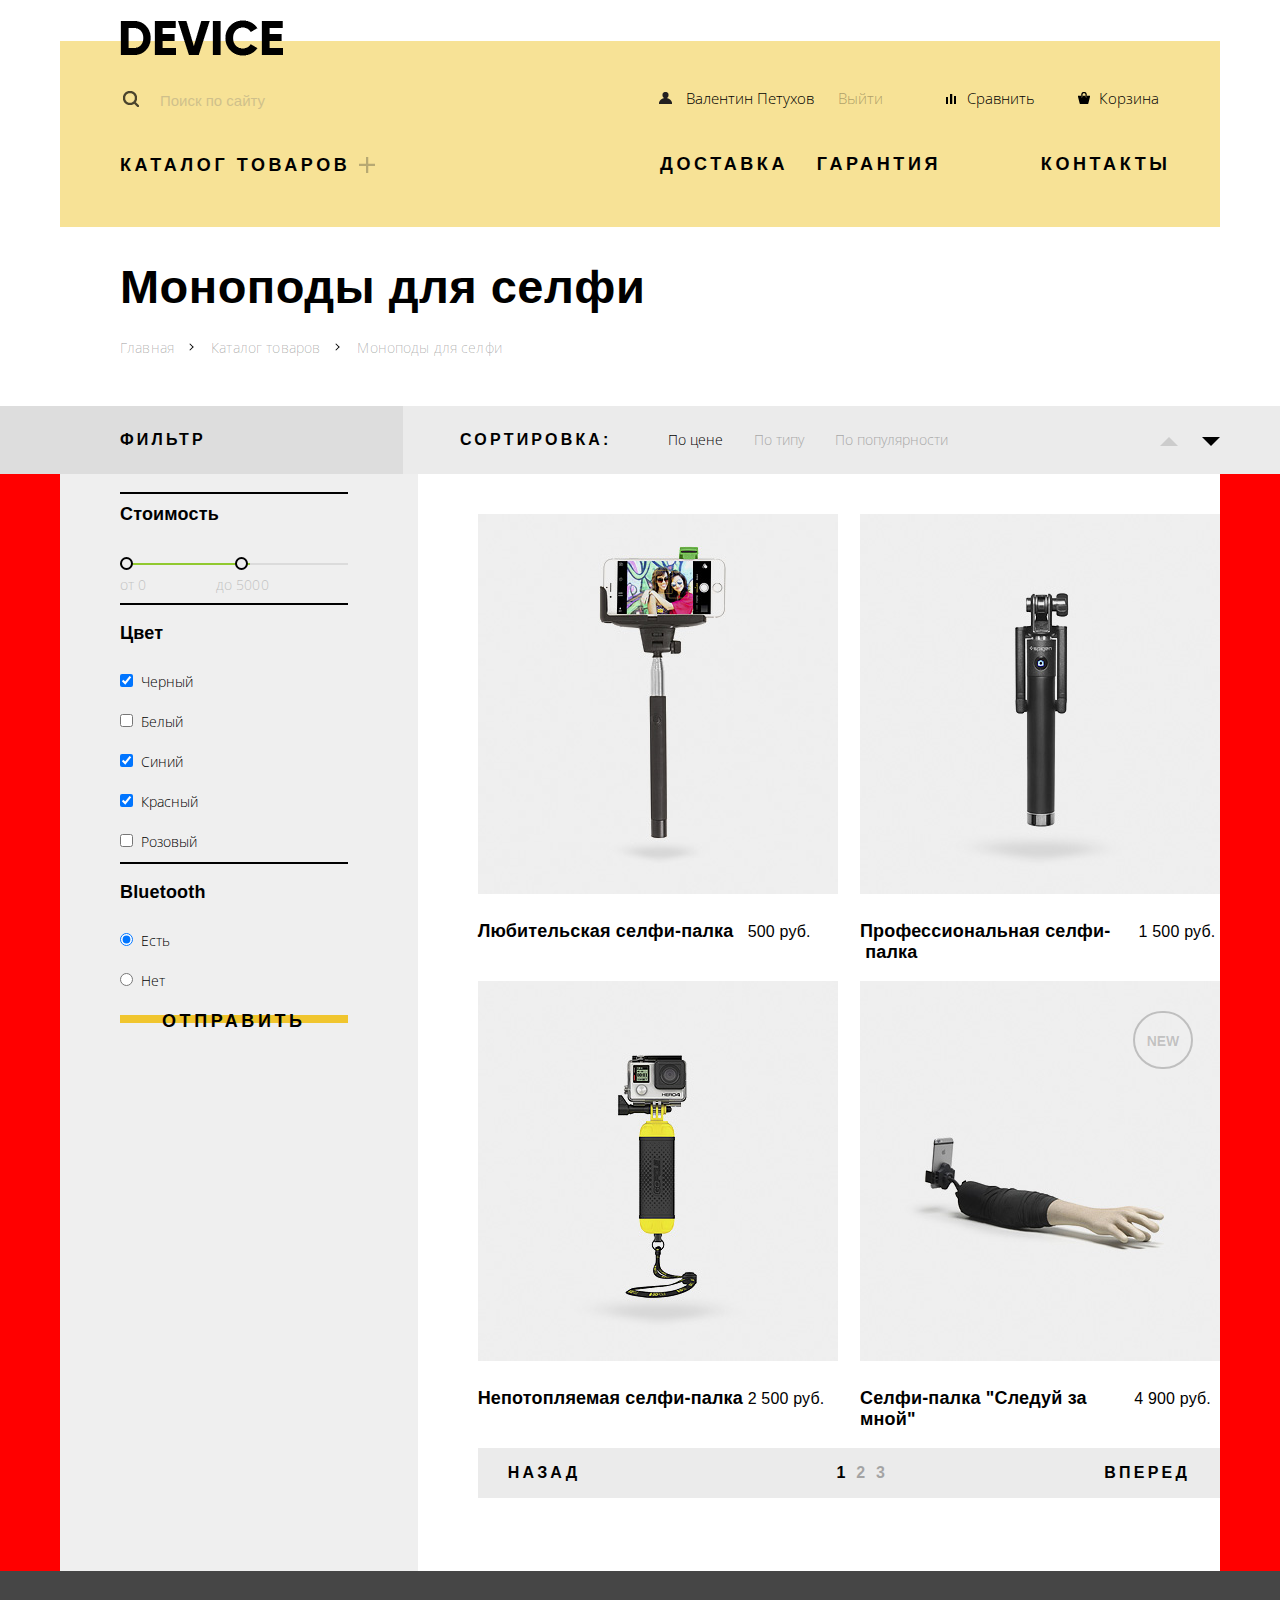
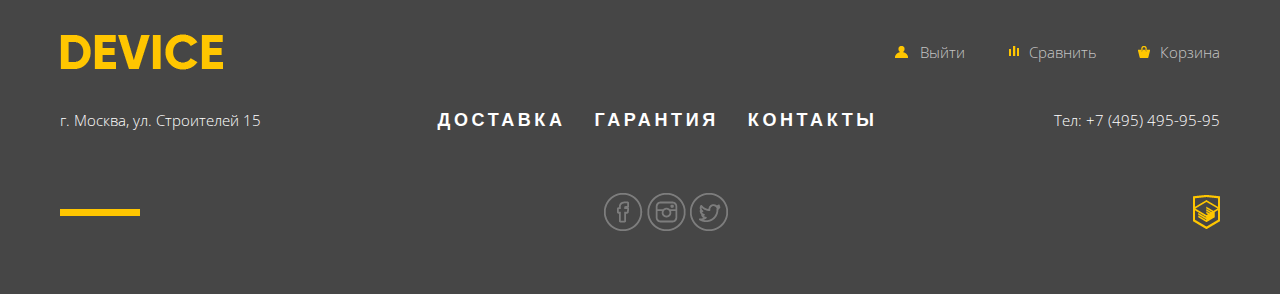
==== commit 08b387db: "Доработки 6-7" ====
--- a/catalog.html
+++ b/catalog.html
@@ -63,12 +63,35 @@
 
     </div> <!--  конец wrapper -->
 
-  <div class="wrapper">
-    <div class="filter-sort">
-
-      <div class="filter">
+
+    <div class="wrapper-wide1">
+      <div class="wrapper">
+        <div class="wrapper-left">
+          <h3 class="filter-head">Фильтр</h3>
+        </div>
+        <div class="wrapper-right">
+          <div class="sort-header">
+            <h3 class="sort-title">Сортировка:</h3>
+            <ul class="sort-filter">
+              <li><a href="#" class="sort-filter-active">По цене</a></li>
+              <li><a href="#">По типу</a></li>
+              <li><a href="#">По популярности</a></li>
+            </ul>
+            <div class="sort-order">
+              <a href="#" class="sort-up">Up</a>
+              <a href="#" class="sort-down sort-active">Down</a>
+            </div>
+          </div>
+        </div>
+      </div>
+    </div>
+
+
+     <div class="wrapper-wide2">
+      <div class="wrapper">
+        <div class="wrapper-left">
+          <div class="filter">
           <form name="forma">
-            <h3 class="filter-head">Фильтр</h3>
             <p class="filter-price">Стоимость</p>
             <div class="filter-range">
               <div class="filter-range_control">
@@ -120,65 +143,55 @@
             <button type="submit" class="buttons buttons-form" value="">Отправить</button>
           </form>
       </div>
-
-      <div class="sort">
-        <div class="sort-header">
-            <h3 class="sort-title">Сортировка:</h3>
-            <ul class="sort-filter">
-              <li><a href="#" class="sort-filter-active">По цене</a></li>
-              <li><a href="#">По типу</a></li>
-              <li><a href="#">По популярности</a></li>
-            </ul>
-            <div class="sort-order">
-              <a href="#" class="sort-up">Up</a>
-              <a href="#" class="sort-down sort-active">Down</a>
-            </div>
-        </div>
-        <div class="sort-container">
-          <div class="sort-item">
-            <img src="img/item-1.jpg" alt="Любительская" width=360 height=380>
-            <div class="item-action">
-              <a href="#" class="buttons buttons-action">В корзину</a>
-              <a href="#" class="item-simile">Добавить к сравнению</a>
-            </div>
-            <p class="sort-item_head">
-              <span class="sort-item_title">Любительская селфи-палка</span>
-              <span class="sort-item_price">500 руб.</span>
-            </p>
-          </div>
-          <div class="sort-item">
-            <img src="img/item-2.jpg" alt="Профессиональная" width=360 height=380>
-            <div class="item-action">
-              <a href="#" class="buttons buttons-action">В корзину</a>
-              <a href="#" class="item-simile">Добавить к сравнению</a>
-            </div>
-            <p class="sort-item_head">
-              <span class="sort-item_title">Профессиональная селфи-&nbsp;палка</span>
-              <span class="sort-item_price">1 500 руб.</span>
-            </p>
-          </div>
-          <div class="sort-item">
-            <img src="img/item-3.jpg" alt="Непотопляемая" width=360 height=380>
-            <div class="item-action">
-              <a href="#" class="buttons buttons-action">В корзину</a>
-              <a href="#" class="item-simile">Добавить к сравнению</a>
-            </div>
-            <p class="sort-item_head">
-              <span class="sort-item_title">Непотопляемая селфи-палка</span>
-              <span class="sort-item_price">2 500 руб.</span>
-            </p>
-          </div>
-          <div class="sort-item new-item">
-            <img src="img/item-4.jpg" alt="Следуй за мной" width=360 height=380>
-            <div class="item-action">
-              <a href="#" class="buttons buttons-action">В корзину</a>
-              <a href="#" class="item-simile">Добавить к сравнению</a>
-            </div>
-            <p class="sort-item_head">
-              <span class="sort-item_title">Селфи-палка "Следуй за мной"</span>
-              <span class="sort-item_price">4 900 руб.</span>
-            </p>
-          </div>
+    </div>
+
+        <div class="wrapper-right">
+
+          <div class="sort-container">
+            <div class="sort-item">
+              <img src="img/item-1.jpg" alt="Любительская" width=360 height=380>
+              <div class="item-action">
+                <a href="#" class="buttons buttons-action">В корзину</a>
+                <a href="#" class="item-simile">Добавить к сравнению</a>
+              </div>
+              <p class="sort-item_head">
+                <span class="sort-item_title">Любительская селфи-палка</span>
+                <span class="sort-item_price">500 руб.</span>
+              </p>
+            </div>
+            <div class="sort-item">
+              <img src="img/item-2.jpg" alt="Профессиональная" width=360 height=380>
+              <div class="item-action">
+                <a href="#" class="buttons buttons-action">В корзину</a>
+                <a href="#" class="item-simile">Добавить к сравнению</a>
+              </div>
+              <p class="sort-item_head">
+                <span class="sort-item_title">Профессиональная селфи-&nbsp;палка</span>
+                <span class="sort-item_price">1 500 руб.</span>
+              </p>
+            </div>
+            <div class="sort-item">
+              <img src="img/item-3.jpg" alt="Непотопляемая" width=360 height=380>
+              <div class="item-action">
+                <a href="#" class="buttons buttons-action">В корзину</a>
+                <a href="#" class="item-simile">Добавить к сравнению</a>
+              </div>
+              <p class="sort-item_head">
+                <span class="sort-item_title">Непотопляемая селфи-палка</span>
+                <span class="sort-item_price">2 500 руб.</span>
+              </p>
+            </div>
+            <div class="sort-item new-item">
+              <img src="img/item-4.jpg" alt="Следуй за мной" width=360 height=380>
+              <div class="item-action">
+                <a href="#" class="buttons buttons-action">В корзину</a>
+                <a href="#" class="item-simile">Добавить к сравнению</a>
+              </div>
+              <p class="sort-item_head">
+                <span class="sort-item_title">Селфи-палка "Следуй за мной"</span>
+                <span class="sort-item_price">4 900 руб.</span>
+              </p>
+            </div>
         </div>
         <div class="sort-pagination">
           <a href="#" class="sort-backward">Назад</a>
@@ -191,8 +204,9 @@
         </div>
       </div>
 
-    </div> <!-- конец filter-sort -->
-  </div>
+      </div>
+    </div>
+
 
     <div class="footer">
       <div class="wrapper">
--- a/css/style.css
+++ b/css/style.css
@@ -1162,6 +1162,7 @@
 
 .nav {
   margin-top: -7px;
+  margin-bottom: 40px;
 }
 
 .nav h2 {
@@ -1234,8 +1235,12 @@
   font-weight: 800;
   letter-spacing: 0.2em;
   background-color: #efefef;
-  padding-right: 70px;
-  padding-left: 70px;
+  margin: 0;
+}
+
+.filter-head,
+.sort-title {
+  line-height: 36px;
 }
 
 .filter-price {
@@ -1260,7 +1265,6 @@
 
 .filter-range_control {
   position: relative;
-/*  width: 200px;*/
   height: 40px;
   padding-top: 20px;
 }
@@ -1323,7 +1327,8 @@
   display: flex;
   justify-content: flex-start;
   align-items: center;
-  margin-bottom: 69px;
+/*  margin-bottom: 69px;*/
+  padding-left: 0;
 }
 
 .sort-filter {
@@ -1374,7 +1379,7 @@
   border-left: 9px solid transparent;
   border-right: 9px solid transparent;
   border-bottom: 9px solid #cccccc;
-  top: 0;
+  top: -3px;
   left: -60px;
 }
 
@@ -1386,7 +1391,7 @@
   border-left: 9px solid transparent;
   border-right: 9px solid transparent;
   border-top: 9px solid #cccccc;
-  top: 0;
+  top: -3px;
   left: -18px;
 }
 
@@ -1536,7 +1541,8 @@
 /* ------ POPUP ------- */
 
 .popup {
-  display: block;
+  display: none;
+/*  display: block;*/
   position: fixed;
   width: 960px;
   min-height: 553px;
@@ -1544,7 +1550,7 @@
   left: 21%;
   background-color: #ffffff;
   box-shadow: 0 4px 50px -5px rgba(4, 6, 6, .75);
-  animation: bounce .8s;
+  animation: bounce .6s;
 }
 
 .popup-wrapper {
@@ -1605,3 +1611,62 @@
   padding-left: 20px;
   padding-top: 20px;
 }
+
+
+
+.wrapper-wide1 {
+  background-image: linear-gradient(to right,#ddd 31.5%,#ebebeb 31.5%);
+}
+
+
+.filter-head {
+  position: relative;
+}
+
+.filter-head::before {
+  position: absolute;
+  content: '';
+  height: 69px;
+  width: 9999px;
+/*  background-color: #dcdcdc;*/
+  top: -15px;
+  left: -9992px;
+}
+
+.wrapper-wide1 {
+  background-color: #ebebeb;
+}
+
+.wrapper-wide1 .wrapper {
+  display: flex;
+  justify-content: space-between;
+}
+
+.wrapper-wide2 .wrapper {
+  display: flex;
+  justify-content: space-between;
+  background-color: #efefef;
+}
+
+.wrapper-left {
+  padding-right: 70px;
+  padding-left: 60px;
+}
+
+.wrapper-wide2 {
+  background-color: red
+}
+
+.wrapper-wide2 .wrapper-right {
+  background-color: #ffffff;
+  padding-left: 60px;
+}
+
+.wrapper-right {
+  width: 760px;
+}
+
+
+.sort-container {
+  margin-top: 40px;
+}
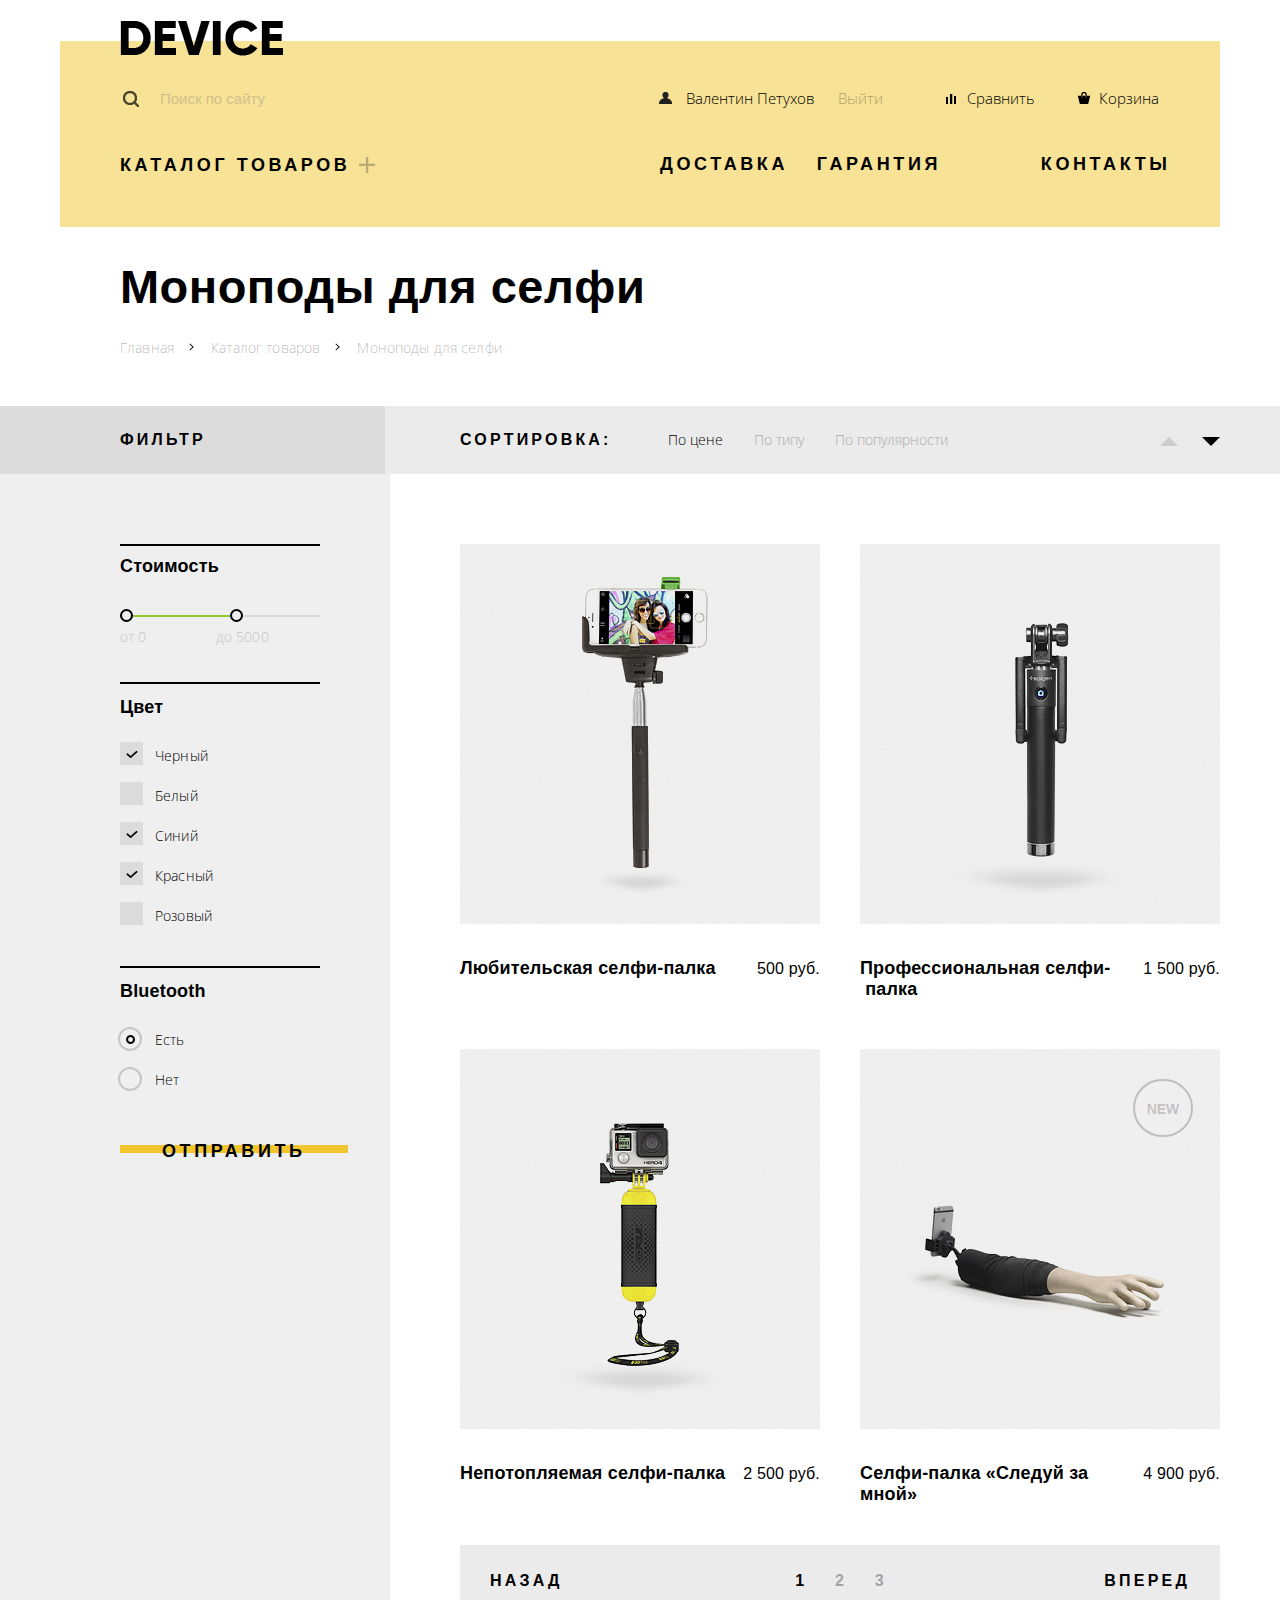
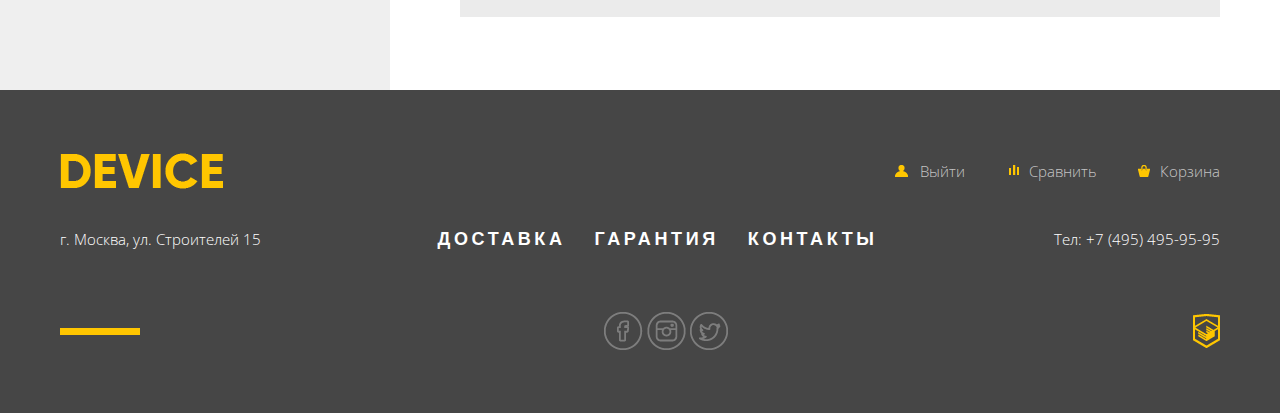
==== commit dc274263: "Доработки 6-7" ====
--- a/catalog.html
+++ b/catalog.html
@@ -66,7 +66,7 @@
 
     <div class="wrapper-wide1">
       <div class="wrapper">
-        <div class="wrapper-left">
+        <div class="wrapper-left wrapper-left-filter">
           <h3 class="filter-head">Фильтр</h3>
         </div>
         <div class="wrapper-right">
@@ -89,7 +89,7 @@
 
      <div class="wrapper-wide2">
       <div class="wrapper">
-        <div class="wrapper-left">
+        <div class="wrapper-left wrapper-left-filter2">
           <div class="filter">
           <form name="forma">
             <p class="filter-price">Стоимость</p>
@@ -188,7 +188,7 @@
                 <a href="#" class="item-simile">Добавить к сравнению</a>
               </div>
               <p class="sort-item_head">
-                <span class="sort-item_title">Селфи-палка "Следуй за мной"</span>
+                <span class="sort-item_title">Селфи-палка &laquo;Следуй за мной&raquo;</span>
                 <span class="sort-item_price">4 900 руб.</span>
               </p>
             </div>
--- a/css/style.css
+++ b/css/style.css
@@ -288,7 +288,7 @@
 .search-input {
   height: 45px;
   border: none;
-  border-top: 2px solid #f7e296;
+  border-bottom: 2px solid transparent;
   opacity: .3;
   padding-left: 40px;
   width: 335px;
@@ -1218,17 +1218,82 @@
   transform: rotate(-45deg);
 }
 
-/* filter-sort */
+/* filter-sort wrapper-wide*/
 
 .filter-sort {
   display: flex;
   justify-content: space-between;
 }
 
+.filter-head {
+  position: relative;
+}
+
+.wrapper-wide1 {
+  background-color: #ebebeb;
+}
+
+.wrapper-left-filter,
+.wrapper-left-filter2 {
+  position: relative;
+}
+
+.wrapper-left-filter::before {
+  position: absolute;
+  content: '';
+  height: 69px;
+  background-color: #dcdcdc;
+  top: 0;
+  left: -9999px;
+  right: 5px;
+}
+
+.wrapper-left-filter2::before {
+  position: absolute;
+  content: '';
+  bottom: 0;
+  background-color: #efefef;
+  top: 0;
+  left: -9999px;
+  right: 0;
+}
+
+.wrapper-wide1 .wrapper {
+  display: flex;
+  justify-content: space-between;
+}
+
+.wrapper-wide2 .wrapper {
+  display: flex;
+  justify-content: space-between;
+  background-color: #efefef;
+}
+
+.wrapper-left {
+  width: 330px;
+  box-sizing: border-box;
+  padding-right: 70px;
+  padding-left: 60px;
+}
+
+.wrapper-wide2 .wrapper-right {
+  background-color: #ffffff;
+  padding-left: 70px;
+}
+
+.wrapper-right {
+  width: 760px;
+}
+
+.sort-container {
+  margin-top: 70px;
+}
+
+
 /* filter */
 
 .filter {
-/*  width: 260px;*/
+  position: relative;
   font-family: 'Gilroy', 'Arial', sans-serif;
   font-size: 16px;
   line-height: normal;
@@ -1236,6 +1301,8 @@
   letter-spacing: 0.2em;
   background-color: #efefef;
   margin: 0;
+  width: 200px;
+  margin-top: 70px;
 }
 
 .filter-head,
@@ -1250,8 +1317,77 @@
 
 .filter-price,
 .form-title {
+  margin-top: 13px;
   font-size: 18px;
   letter-spacing: 0.01em;
+}
+
+input {
+  display: none;
+}
+
+input[type="checkbox"] + label {
+  display: block;
+  position: relative;
+  cursor: pointer;
+  margin-left: 10px;
+}
+
+input[type="checkbox"] + label::before {
+  position: absolute;
+  content: '';
+  display: block;
+  background-color: #dbdbdb;
+  width: 23px;
+  height: 23px;
+/*  border: 1px solid #000000;*/
+  top: 6px;
+  left: -35px;
+}
+
+input[type="checkbox"]:checked + label::after {
+  position: absolute;
+  content: '';
+  width: 12px;
+  height: 7px;
+  background-position: -10px -10px;
+  background-image: url(../img/sprite.png);
+  top: 15px;
+  left: -29px;
+}
+
+input[type="radio"] + label {
+  display: block;
+  position: relative;
+  cursor: pointer;
+  margin-left: 10px;
+}
+
+input[type="radio"] + label::before {
+  position: absolute;
+  content: '';
+  background-color: transparent;
+  width: 20px;
+  height: 20px;
+  border: 2px solid #c6c6c6;
+  border-radius: 50%;
+  top: 7px;
+  left: -37px;
+}
+
+input[type="radio"]:checked + label::after {
+  position: absolute;
+  content: '';
+  width: 9px;
+  height: 9px;
+  background-position: -10px -37px;
+  background-image: url(../img/sprite.png);
+  top: 15px;
+  left: -29px;
+}
+
+.header-search input {
+  display: block;
 }
 
 .filter label,
@@ -1293,7 +1429,7 @@
 }
 
 .filter-range_control .toggle-max {
-  left: 115px;
+  left: 110px;
 }
 
 .filter-range_control .filter-toggle:hover {
@@ -1310,11 +1446,20 @@
 }
 
 .form-checkbox_container {
+  margin-top: 27px;
+  padding-bottom: 30px;
   border-top: 2px solid #000000;
   border-bottom: 2px solid #000000;
 }
 
-
+.form-radio_container {
+  margin-bottom: 31px;
+}
+
+.form-checkbox_item,
+.form-radio_item {
+  padding-left: 25px;
+}
 
 /* sort */
 
@@ -1413,7 +1558,6 @@
 
 .sort-active::after {
   border-top: 9px solid #000000;
-/*  border-bottom: 9px solid #000000;*/
 }
 
 .sort-container {
@@ -1425,6 +1569,7 @@
 .sort-item {
   position: relative;
   width: 360px;
+  margin-bottom: 31px;
 }
 
 .sort-item_head {
@@ -1435,13 +1580,14 @@
   letter-spacing: 0.01em;
   display: flex;
   justify-content: space-between;
+  margin-top: 25px;
 }
 
 .sort-item_price {
   display: block;
   font-size: 16px;
   font-weight: 300;
-  width: 90px;
+/*  width: 82px;*/
 }
 
 .item-action {
@@ -1450,10 +1596,12 @@
   position: absolute;
   top: 160px;
   left: 80px;
-  width: 210px;
+  width: 212px;
   height: 80px;
-/*  background: rgba(255, 255, 255, 0.9) transparent;*/
-/*  background-color: transparent;*/
+}
+
+.sort-item_title {
+  width: 270px;
 }
 
 .sort-item:hover .item-action {
@@ -1500,6 +1648,11 @@
   text-transform: uppercase;
   background-color: #ebebeb;
   margin-bottom: 73px;
+  margin-top: -9px;
+}
+
+.sort-pages {
+  margin-right: 25px;
 }
 
 .sort-pages a{
@@ -1515,6 +1668,7 @@
 }
 
 .sort-pages li {
+  margin: 0 10px;
   display: inline-block;
 }
 
@@ -1525,7 +1679,7 @@
 .sort-backward,
 .sort-forward {
   display: inline-block;
-  padding: 15px 30px;
+  padding: 27px 30px;
 }
 
 .sort-backward:hover,
@@ -1612,61 +1766,3 @@
   padding-top: 20px;
 }
 
-
-
-.wrapper-wide1 {
-  background-image: linear-gradient(to right,#ddd 31.5%,#ebebeb 31.5%);
-}
-
-
-.filter-head {
-  position: relative;
-}
-
-.filter-head::before {
-  position: absolute;
-  content: '';
-  height: 69px;
-  width: 9999px;
-/*  background-color: #dcdcdc;*/
-  top: -15px;
-  left: -9992px;
-}
-
-.wrapper-wide1 {
-  background-color: #ebebeb;
-}
-
-.wrapper-wide1 .wrapper {
-  display: flex;
-  justify-content: space-between;
-}
-
-.wrapper-wide2 .wrapper {
-  display: flex;
-  justify-content: space-between;
-  background-color: #efefef;
-}
-
-.wrapper-left {
-  padding-right: 70px;
-  padding-left: 60px;
-}
-
-.wrapper-wide2 {
-  background-color: red
-}
-
-.wrapper-wide2 .wrapper-right {
-  background-color: #ffffff;
-  padding-left: 60px;
-}
-
-.wrapper-right {
-  width: 760px;
-}
-
-
-.sort-container {
-  margin-top: 40px;
-}
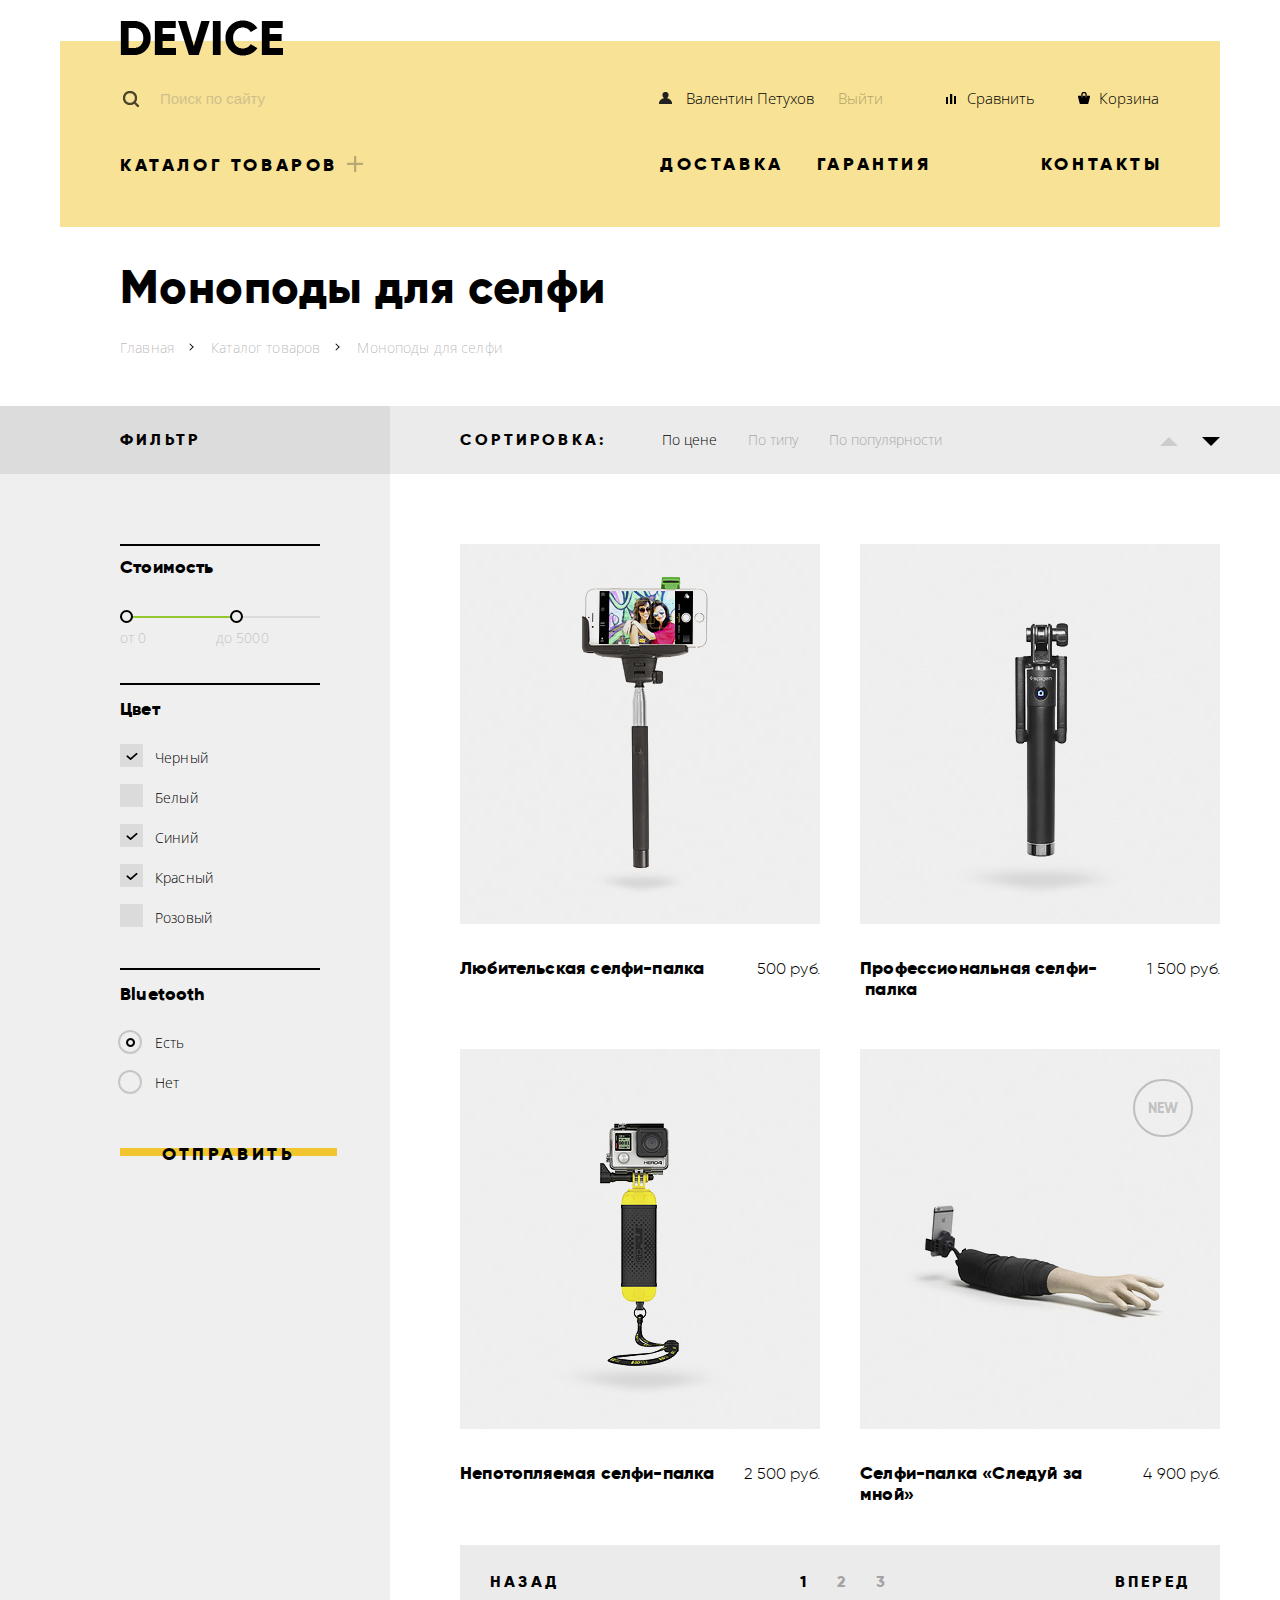
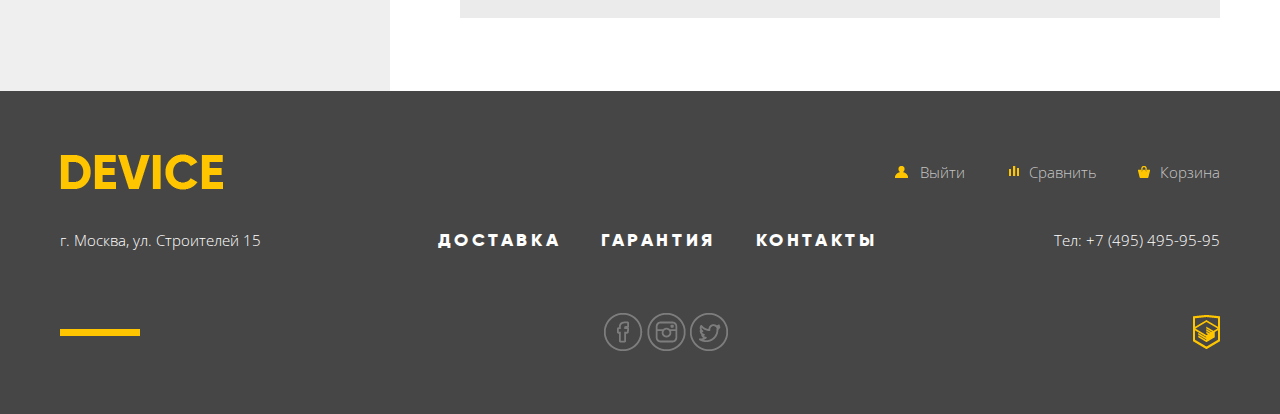
==== commit e7b86dba: "Доработки 6-7" ====
--- a/catalog.html
+++ b/catalog.html
@@ -22,6 +22,21 @@
             <ul class="header-menu">
               <li>
                 <a href="#" class="header-menu-catalog">Каталог товаров</a>
+<!--
+                <div class="header-submenu">
+                  <div class="submenu-column1">
+                    <a href="#">Виртуальная реальность</a>
+                    <a href="#">Моноподы для селфи</a>
+                    <a href="#">Экшн-камеры</a>
+                  </div>
+                  <div class="submenu-column2">
+                    <a href="#">Фитнес-браслеты</a>
+                    <a href="#">Умные часы</a>
+                  </div>
+                  <a href="#">&nbsp;</a>
+                  <a href="#">Квадрокоптеры</a>
+                </div>
+-->
                 <ul class="header-submenu">
                   <li><a href="#">Виртуальная реальность</a></li>
                   <li><a href="#">Моноподы для селфи</a></li>
--- a/css/style.css
+++ b/css/style.css
@@ -168,9 +168,9 @@
 @font-face {
   font-family: 'Gilroy';
   src: local('Gilroy Light'), local('Gilroy-Light'),
-    url('Gilroylight.woff2') format('woff2'),
-    url('Gilroylight.woff') format('woff'),
-    url('Gilroylight.ttf') format('truetype');
+    url('../fonts/Gilroylight.woff2') format('woff2'),
+    url('../fonts/Gilroylight.woff') format('woff'),
+    url('../fonts/Gilroylight.ttf') format('truetype');
   font-weight: 300;
   font-style: normal;
 }
@@ -178,9 +178,9 @@
 @font-face {
   font-family: 'Gilroy';
   src: local('Gilroy ExtraBold'), local('Gilroy-ExtraBold'),
-    url('Gilroyextrabold.woff2') format('woff2'),
-    url('Gilroyextrabold.woff') format('woff'),
-    url('Gilroyextrabold.ttf') format('truetype');
+    url('../fonts/Gilroyextrabold.woff2') format('woff2'),
+    url('../fonts/Gilroyextrabold.woff') format('woff'),
+    url('../fonts/Gilroyextrabold.ttf') format('truetype');
   font-weight: 800;
   font-style: normal;
 }
@@ -328,6 +328,7 @@
 
 .header-menu {
   padding: 0;
+  position: relative;
 }
 
 .header-menu-catalog {
@@ -348,13 +349,25 @@
 }
 
 .header-submenu {
-  height: 110px;
-  padding-left: 0px;
+  position: absolute;
   display: none;
+  width: 1100px;
+  left: -60px;
+  padding-left: 60px;
+  padding-bottom: 28px;
+  height: 129px;
   letter-spacing: 0.01em;
   line-height: 36px;
   flex-direction: column;
   flex-wrap: wrap;
+  align-content: flex-start;
+  background-color: #f7e296;
+  z-index: 10;
+}
+
+.header-submenu li {
+  width: 200px;
+/*  background-color: red;*/
 }
 
 .header-menu-catalog:hover {
@@ -608,6 +621,14 @@
   display: flex;
 }
 
+.all-sliders2 {
+  display: none;
+}
+
+.all-sliders3 {
+  display: none;
+}
+
 .sliders-img {
   flex-basis: 50%;
 }
@@ -633,6 +654,7 @@
   background-color: #ffffff;
   top: -3px;
   left: 0;
+  z-index: 1;
 }
 
 .sliders-container::after {
@@ -646,6 +668,7 @@
   top: -53px;
   right: 43px;
   color: #ffffff;
+  z-index: 5;
 }
 
 .sliders-container h2 {
@@ -1245,7 +1268,7 @@
   background-color: #dcdcdc;
   top: 0;
   left: -9999px;
-  right: 5px;
+  right: 0px;
 }
 
 .wrapper-left-filter2::before {
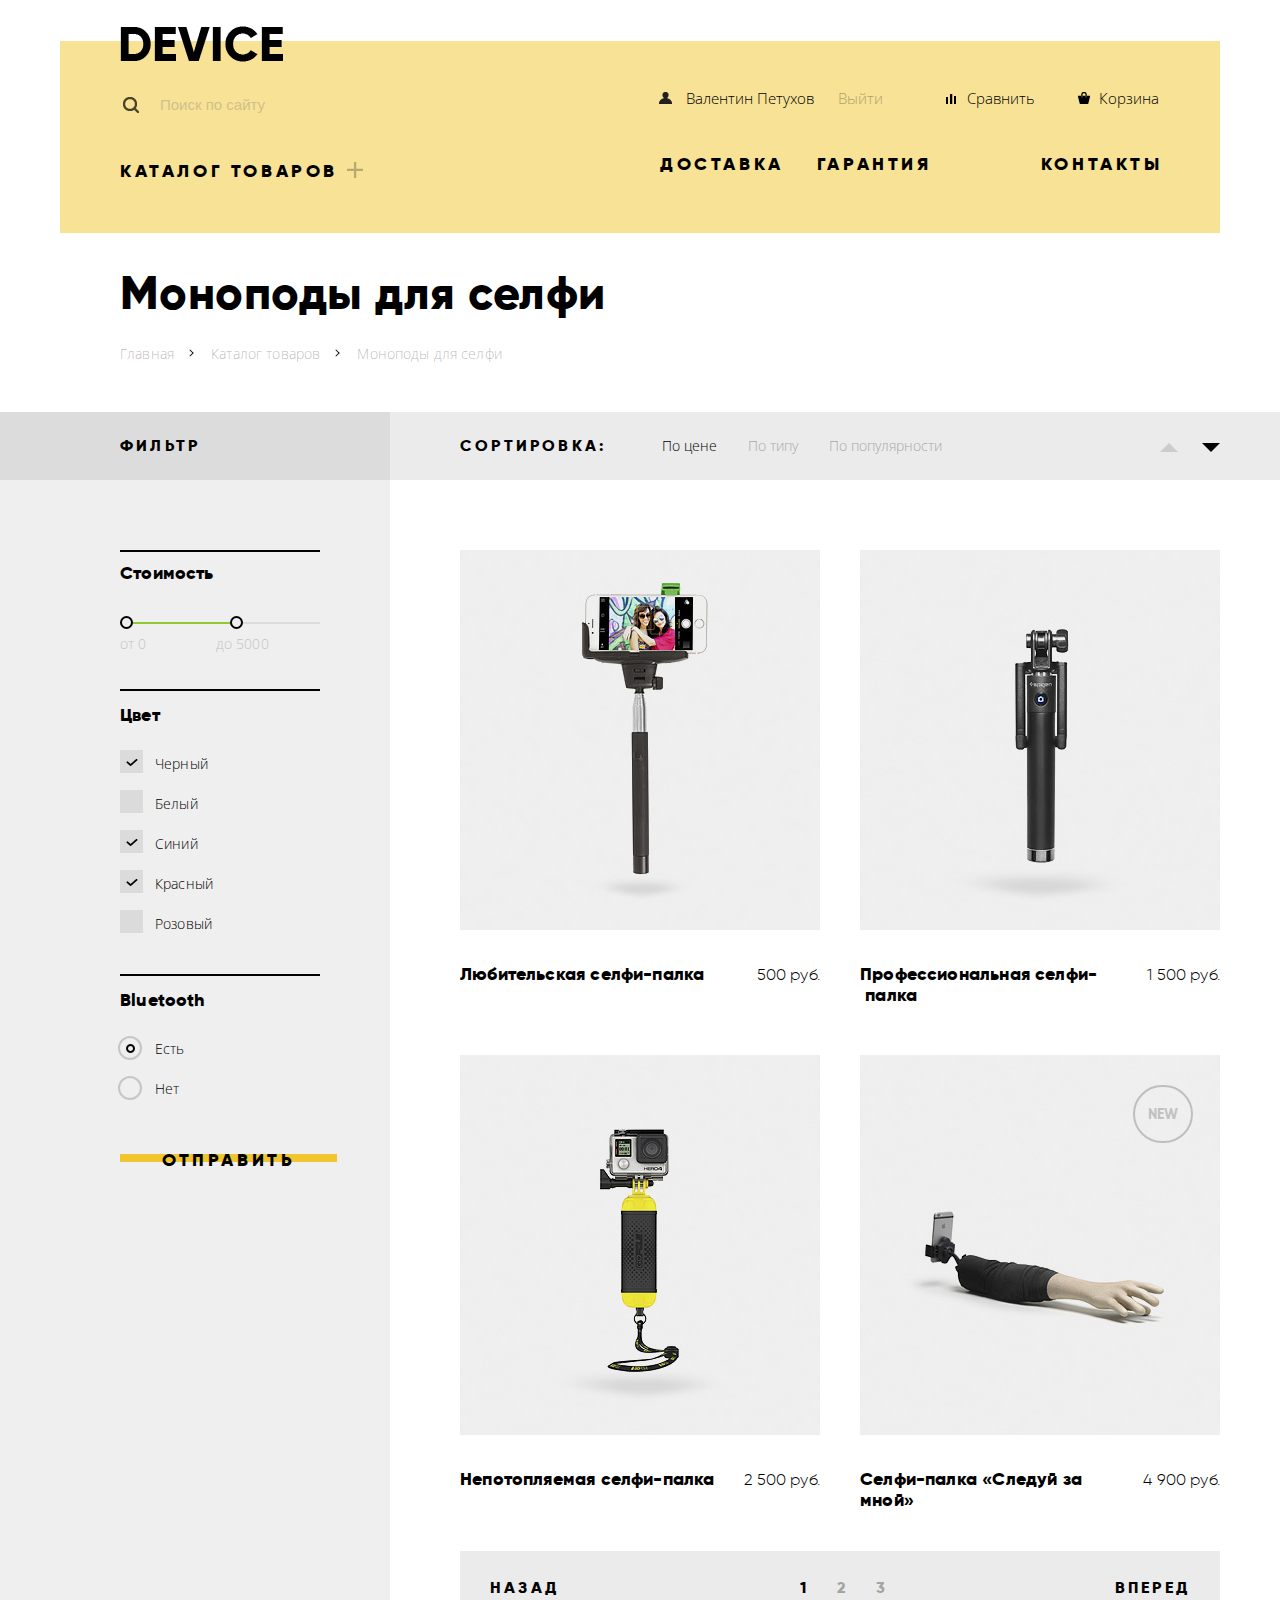
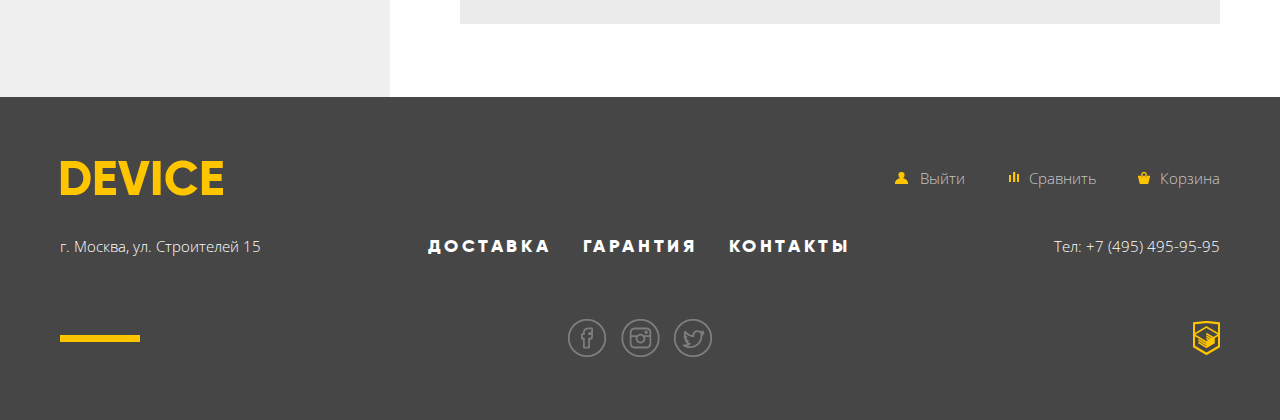
==== commit 5cd42f93: "Защита 1" ====
--- a/catalog.html
+++ b/catalog.html
@@ -14,7 +14,7 @@
 
         <div class="header-wrapper_catalog">
           <div class="header-block_left">
-            <div class="header-logo">DEVICE</div>
+            <a class="logo" href="index.html"><div class="header-logo">DEVICE</div></a>
             <form class="header-search">
               <input class="search-input" type="text" name="search" placeholder="Поиск по сайту">
               <button class="search-button" type="submit">Найти</button>
--- a/css/style.css
+++ b/css/style.css
@@ -249,11 +249,24 @@
 }
 
 .header-logo {
+  display: inline-block;
   margin-bottom: 19px;
   width: 163px;
   height: 36px;
   background-image: url(../img/logo-header.png);
   font-size: 0;
+}
+
+/*
+.header-logo a {
+  display: inline-block;
+  width: 163px;
+  height: 36px;
+}
+*/
+
+.logo {
+  display: block;
 }
 
 .header-logo:hover {
@@ -329,6 +342,10 @@
 .header-menu {
   padding: 0;
   position: relative;
+}
+
+.header-menu li:hover .header-submenu {
+  display: flex;
 }
 
 .header-menu-catalog {
@@ -615,18 +632,55 @@
 .sliders {
   margin-top: 70px;
   min-height: 553px;
-}
-
-.all-sliders {
-  display: flex;
-}
-
-.all-sliders2 {
+  position: relative;
+}
+
+.sliders-control {
+  position: absolute;
+  height: 20px;
+  right: 75px;
+  top: 275px;
+  z-index: 10;
+}
+
+.sliders-control label {
+  display: inline-block;
+  vertical-align: middle;
+  width: 5px;
+  height: 5px;
+  margin: 0 10px;
+  border: 3px solid #000000;
+  border-radius: 50%;
+  cursor: pointer;
+  opacity: .3;
+}
+
+
+.sliders input[type=radio] {
   display: none;
 }
 
-.all-sliders3 {
+
+#btn-1:checked ~ .sliders-control label[for="btn-1"],
+#btn-2:checked ~ .sliders-control label[for="btn-2"],
+#btn-3:checked ~ .sliders-control label[for="btn-3"] {
+  opacity: 1;
+}
+
+.slider {
   display: none;
+}
+
+#btn-1:checked ~ .all-sliders .slider:nth-child(1) {
+  display: flex;
+}
+
+#btn-2:checked ~ .all-sliders .slider:nth-child(2) {
+  display: flex;
+}
+
+#btn-3:checked ~ .all-sliders .slider:nth-child(3) {
+  display: flex;
 }
 
 .sliders-img {
@@ -637,6 +691,10 @@
   display: block;
   margin-left: 90px;
   margin-top: -41px;
+}
+
+.slider-img3 img{
+  margin-top: 25px;
 }
 
 .sliders-container {
@@ -671,6 +729,14 @@
   z-index: 5;
 }
 
+.container-2::after {
+  content:'02';
+}
+
+.container-3::after {
+  content:'03';
+}
+
 .sliders-container h2 {
   margin-bottom: 0;
 }
@@ -738,7 +804,7 @@
   content: '';
   display: block;
   height: 160px;
-  background-color: #f7e296;
+  background-color: rgba(240, 197, 46, .5);
   background-image: url(../img/sprite.png);
   background-repeat: no-repeat;
   margin-bottom: 32px;
@@ -769,11 +835,12 @@
 }
 
 .catalog-item:hover::before {
-  background-color: #f0c52e;
+  background-color: rgba(240, 197, 46, 1);
 }
 
 .catalog-item:active::before {
-  opacity: .5;
+  background-color: rgba(240, 197, 46, 1);
+  opacity: .3;
 }
 
 /* options */
@@ -802,7 +869,6 @@
 }
 
 .options-menu li {
-/*  padding-left: 20px;*/
   margin-bottom: 24px;
 }
 
@@ -827,12 +893,18 @@
 
 .active-tab .buttons-delievery {
   background: #000000;
-/*  background: linear-gradient(to bottom, #ffffff 0%,#ffffff 20%,#e5e5e5 20%,#e5e5e5 100%);*/
-}
-
-.options-tab {
+}
+
+.options-tab,
+.options-tab-2,
+.options-tab-3 {
   position: relative;
   flex-grow: 1;
+}
+
+.options-tab-2,
+.options-tab-3 {
+  display: none;
 }
 
 .options-tab::after {
@@ -843,6 +915,30 @@
   width: 136px;
   height: 164px;
   background-position: -10px -1771px;
+  top: 53px;
+  right: 64px;
+}
+
+.options-tab-2::after {
+  position: absolute;
+  content: '';
+  background-image: url(../img/sprite.png);
+  background-repeat: no-repeat;
+  width: 171px;
+  height: 195px;
+  background-position: -10px -1955px;
+  top: 53px;
+  right: 64px;
+}
+
+.options-tab-3::after {
+  position: absolute;
+  content: '';
+  background-image: url(../img/sprite.png);
+  background-repeat: no-repeat;
+  width: 156px;
+  height: 188px;
+  background-position: -10px -1563px;
   top: 53px;
   right: 64px;
 }
@@ -1093,10 +1189,11 @@
   font-weight: 800;
   letter-spacing: 0.2em;
   text-transform: uppercase;
-  width: 440px;
+  width: 423px;
   display: flex;
   justify-content: space-between;
   align-items: center;
+  margin-right: 37px;
 }
 
 .footer-menu li {
@@ -1108,6 +1205,13 @@
   background-color: #ffc600;
   width: 80px;
   height: 7px;
+}
+
+.footer-social {
+  width: 160px;
+  display: flex;
+  justify-content: space-around;
+  margin-right: 52px;
 }
 
 .social-btn {
@@ -1145,13 +1249,6 @@
   opacity: .1;
 }
 
-
-/* popup */
-
-.popup {
-  display: none;
-}
-
 .footer-copyright {
   display: inline-block;
   vertical-align: middle;
@@ -1345,7 +1442,7 @@
   letter-spacing: 0.01em;
 }
 
-input {
+.filter input {
   display: none;
 }
 
@@ -1719,15 +1816,67 @@
 
 .popup {
   display: none;
-/*  display: block;*/
   position: fixed;
   width: 960px;
   min-height: 553px;
-  top: 0%;
+  top: 10%;
   left: 21%;
   background-color: #ffffff;
   box-shadow: 0 4px 50px -5px rgba(4, 6, 6, .75);
+}
+
+.popup-show {
+  display: block;
   animation: bounce .6s;
+}
+
+.popup-close {
+  position: absolute;
+  top: 22px;
+  right: 22px;
+  width: 55px;
+  height: 55px;
+  font-size: 0;
+  background-color: #f7e296;
+  border-radius: 50%;
+  border: none;
+  opacity: .5;
+  cursor: pointer;
+}
+
+.popup-close::before {
+  content: "";
+  position: absolute;
+  top: 50%;
+  left: 50%;
+  width: 32px;
+  height: 2px;
+  background-color: #ffffff;
+  transform: translateX(-50%) rotate(45deg);
+}
+
+.popup-close::after {
+  content: "";
+  position: absolute;
+  top: 50%;
+  left: 50%;
+  width: 32px;
+  height: 2px;
+  background-color: #ffffff;
+  transform: translateX(-50%) rotate(-45deg);
+}
+
+.popup-close:hover {
+  opacity: 1;
+}
+
+.popup-close:active {
+  opacity: 1;
+}
+
+.popup-close:active::before,
+.popup-close:active::after {
+  opacity: .3;
 }
 
 .popup-wrapper {
@@ -1744,15 +1893,11 @@
   font-weight: 800;
 }
 
-.popup-close {
-  font-size: 0;
-  position: relative;
-}
-
 .popup-form {
   display: flex;
   flex-wrap:  wrap;
   justify-content: space-between;
+  padding-top: 50px;
 }
 
 .popup-name input,
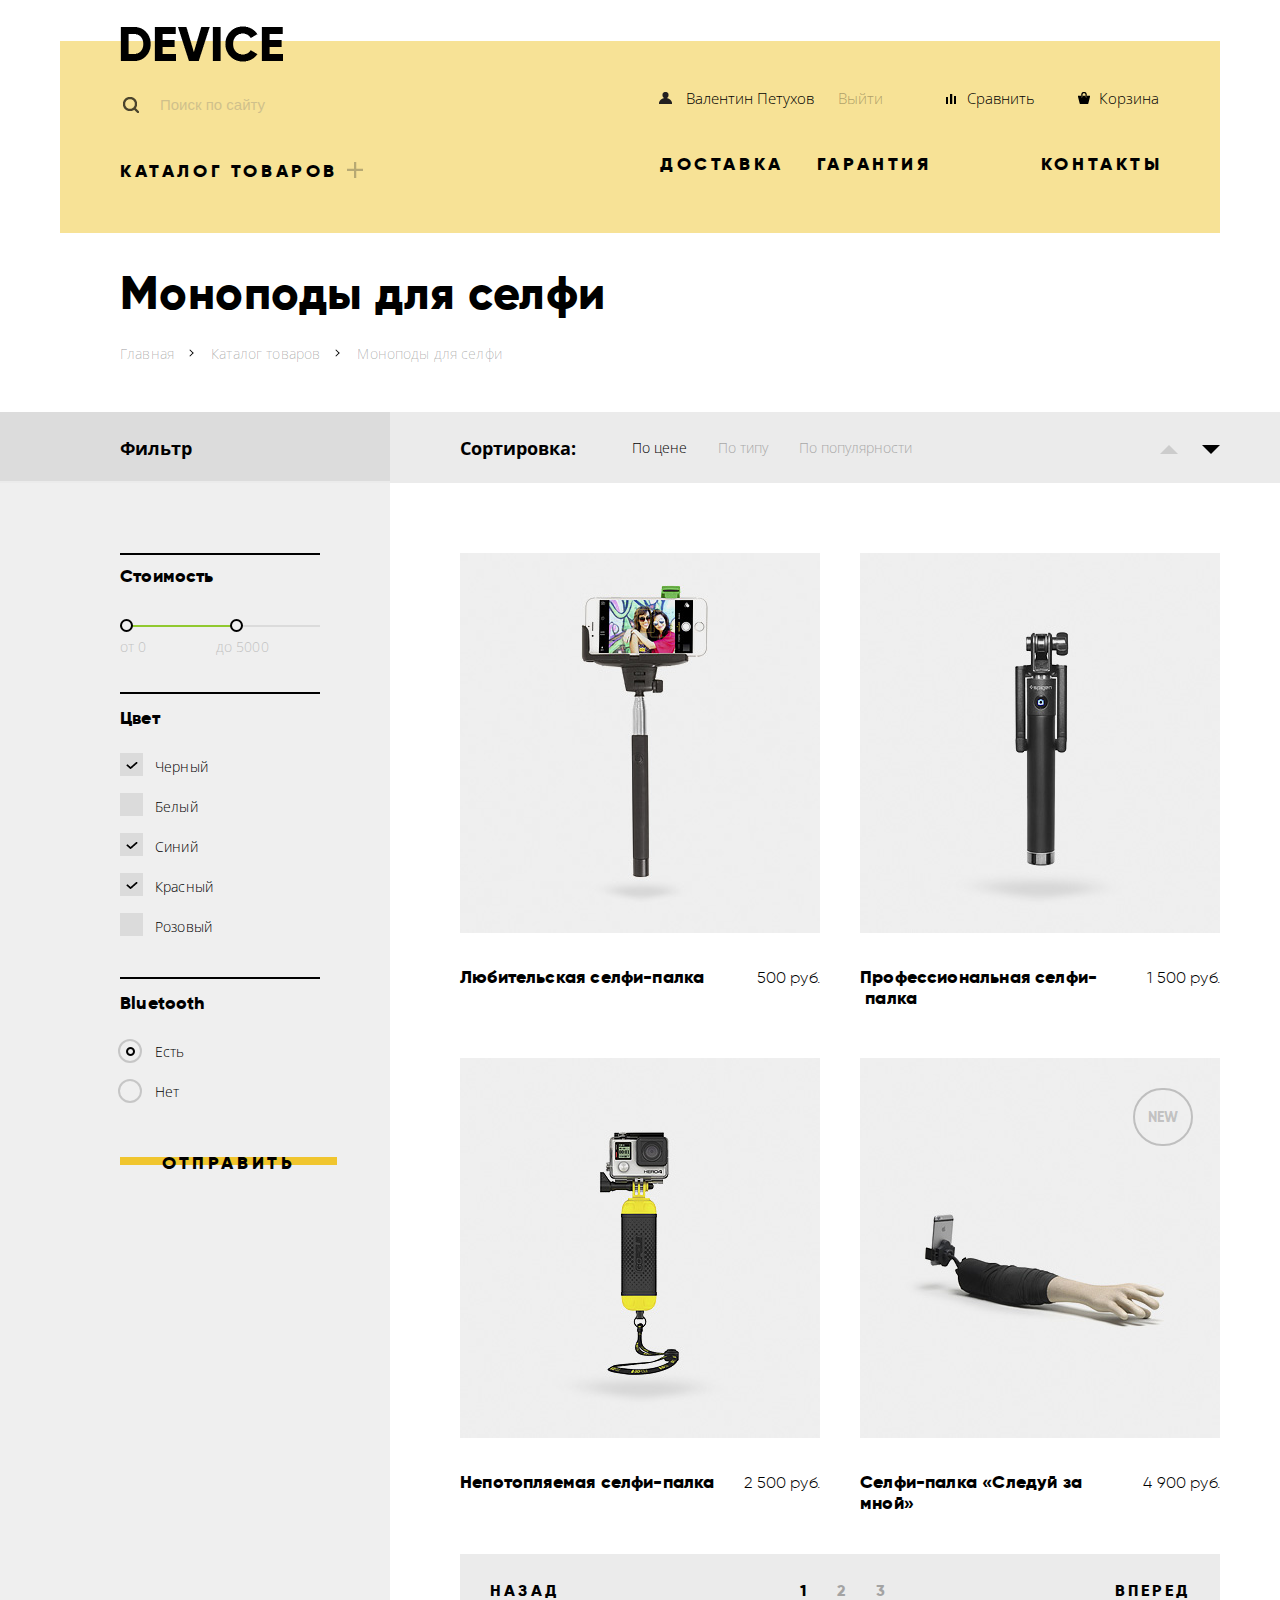
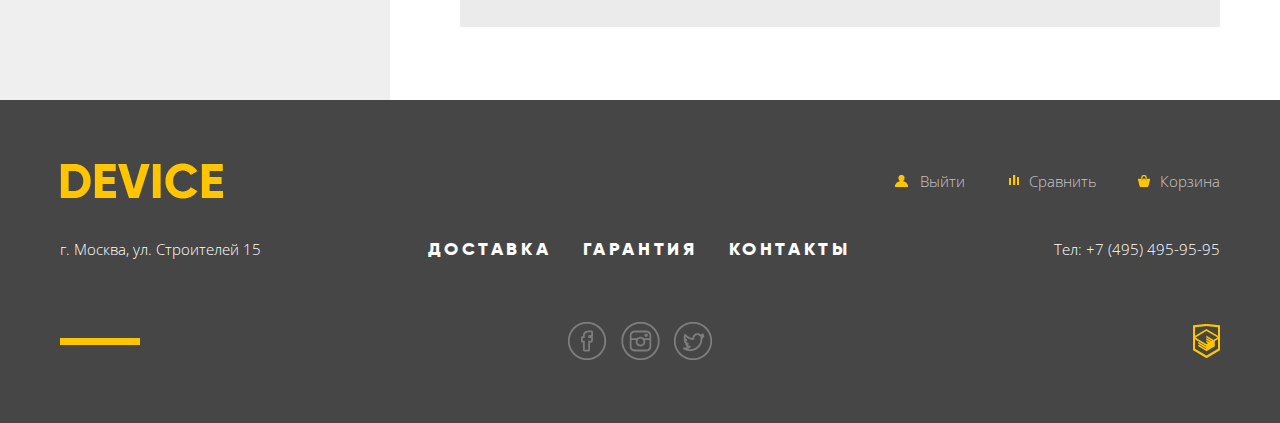
==== commit a966bf55: "Защита 2" ====
--- a/catalog.html
+++ b/catalog.html
@@ -3,7 +3,7 @@
   <head>
     <meta charset="utf-8">
     <link href="css/normalize.css" rel="stylesheet">
-    <link href="css/style.css" rel="stylesheet">
+    <link href="css/style.min.css" rel="stylesheet">
     <link href="https://fonts.googleapis.com/css?family=Open+Sans:300,400&amp;subset=cyrillic" rel="stylesheet">
     <title>HTML Academy: Device - Catalog</title>
   </head>
@@ -22,21 +22,6 @@
             <ul class="header-menu">
               <li>
                 <a href="#" class="header-menu-catalog">Каталог товаров</a>
-<!--
-                <div class="header-submenu">
-                  <div class="submenu-column1">
-                    <a href="#">Виртуальная реальность</a>
-                    <a href="#">Моноподы для селфи</a>
-                    <a href="#">Экшн-камеры</a>
-                  </div>
-                  <div class="submenu-column2">
-                    <a href="#">Фитнес-браслеты</a>
-                    <a href="#">Умные часы</a>
-                  </div>
-                  <a href="#">&nbsp;</a>
-                  <a href="#">Квадрокоптеры</a>
-                </div>
--->
                 <ul class="header-submenu">
                   <li><a href="#">Виртуальная реальность</a></li>
                   <li><a href="#">Моноподы для селфи</a></li>
@@ -68,7 +53,7 @@
     </div> <!-- конец header -->
 
       <div class="nav">
-        <h2>Моноподы для селфи</h2>
+        <h2 class="title-h2">Моноподы для селфи</h2>
         <ul class="nav-breadcrumbs">
           <li><a href="index.html">Главная</a></li>
           <li><a href="catalog.html">Каталог товаров</a></li>
--- a/css/style.min.css
+++ b/css/style.min.css
@@ -0,0 +1 @@
+.sprite{background-image:url(../img/sprite.png);background-repeat:no-repeat;display:block}.sprite-btn-checkbox{width:12px;height:7px;background-position:-10px -10px}.sprite-btn-radio{width:9px;height:9px;background-position:-10px -37px}.sprite-footer-cart{width:12px;height:12px;background-position:-10px -66px}.sprite-footer-compare{width:10px;height:10px;background-position:-10px -98px}.sprite-footer-user{width:13px;height:12px;background-position:-10px -128px}.sprite-header-cart{width:12px;height:12px;background-position:-10px -160px}.sprite-header-compare{width:10px;height:10px;background-position:-10px -192px}.sprite-header-user{width:13px;height:12px;background-position:-10px -222px}.sprite-logo-footer,.sprite-logo-header{width:163px;height:36px;background-position:-10px -254px}.sprite-logo-header{background-position:-10px -310px}.sprite-new{width:60px;height:61px;background-position:-10px -366px}.sprite-popular-1,.sprite-popular-2{width:160px;height:160px;background-position:-10px -447px}.sprite-popular-2{background-position:-10px -627px}.sprite-popular-3,.sprite-popular-4{width:160px;height:160px;background-position:-10px -807px}.sprite-popular-4{background-position:-10px -987px}.sprite-popular-5,.sprite-popular-6{width:160px;height:160px;background-position:-10px -1167px}.sprite-popular-6{background-position:-10px -1347px}.header-search::before,.sprite-search{width:16px;height:16px;background-position:-10px -1527px}.sprite-service-credit{width:156px;height:188px;background-position:-10px -1563px}.sprite-service-delivery{width:136px;height:164px;background-position:-10px -1771px}.sprite-service-warranty{width:171px;height:195px;background-position:-10px -1955px}.sprite-social-facebook{width:39px;height:38px;background-position:-10px -2170px}.sprite-social-instagram{width:39px;height:38px;background-position:-10px -2228px}.sprite-social-twitter{width:38px;height:38px;background-position:-10px -2286px}.sprite-www{width:27px;height:34px;background-position:-10px -2344px}.sprite-zplus{width:16px;height:16px;background-position:-10px -2398px}@font-face{font-family:'Gilroy';src:local('Gilroy Light'),local('Gilroy-Light'),url(../fonts/Gilroylight.woff2) format('woff2'),url(../fonts/Gilroylight.woff) format('woff'),url(../fonts/Gilroylight.ttf) format('truetype');font-weight:300;font-style:normal}@font-face{font-family:'Gilroy';src:local('Gilroy ExtraBold'),local('Gilroy-ExtraBold'),url(../fonts/Gilroyextrabold.woff2) format('woff2'),url(../fonts/Gilroyextrabold.woff) format('woff'),url(../fonts/Gilroyextrabold.ttf) format('truetype');font-weight:800;font-style:normal}@-webkit-keyframes modal{0%{-webkit-transform:translateX(-2000px);transform:translateX(-2000px)}50%{-webkit-transform:translateX(60px);transform:translateX(60px)}85%{-webkit-transform:translateX(-20px);transform:translateX(-20px)}to{-webkit-transform:translateX(0);transform:translateX(0)}}@keyframes modal{0%{-webkit-transform:translateX(-2000px);transform:translateX(-2000px)}50%{-webkit-transform:translateX(60px);transform:translateX(60px)}85%{-webkit-transform:translateX(-20px);transform:translateX(-20px)}to{-webkit-transform:translateX(0);transform:translateX(0)}}@-webkit-keyframes error{0%,to{-webkit-transform:translateX(0);transform:translateX(0)}10%,30%,50%,70%,90%{-webkit-transform:translateX(-10px);transform:translateX(-10px)}20%,40%,60%,80%{-webkit-transform:translateX(10px);transform:translateX(10px)}}@keyframes error{0%,to{-webkit-transform:translateX(0);transform:translateX(0)}10%,30%,50%,70%,90%{-webkit-transform:translateX(-10px);transform:translateX(-10px)}20%,40%,60%,80%{-webkit-transform:translateX(10px);transform:translateX(10px)}}a,body{color:#000}body{font-size:15px;line-height:30px;font-weight:300;font-family:'Open Sans','Arial',sans-serif}.wrapper{width:1160px;margin:0 auto}a{text-decoration:none}ul{list-style:none}img{max-width:100%}.title-h2{font-family:'Gilroy','Arial',sans-serif;font-size:47px;line-height:56px;font-weight:800;letter-spacing:.01em}.header{padding-top:20px}.header-wrapper,.header-wrapper_catalog{display:-webkit-box;display:-ms-flexbox;display:flex}.header-wrapper{-ms-flex-wrap:wrap;flex-wrap:wrap;background:-webkit-gradient(linear,left top,left bottom,from(#fff),color-stop(2.3%,#fff),color-stop(2.3%,#f7e296),color-stop(40%,#f7e296),color-stop(40%,#fff),to(#fff));background:linear-gradient(to bottom,#fff 0%,#fff 2.3%,#f7e296 2.3%,#f7e296 40%,#fff 40%,#fff 100%)}.header-wrapper_catalog{background:-webkit-gradient(linear,left top,left bottom,from(#fff),color-stop(10%,#fff),color-stop(10%,#f7e296),to(#f7e296));background:linear-gradient(to bottom,#fff 0%,#fff 10%,#f7e296 10%,#f7e296 100%);padding-bottom:29px}.header-logo{display:inline-block;margin-bottom:19px;vertical-align:inherit;width:163px;height:36px;background-image:url(../img/logo-header.png);font-size:0}.logo{display:block}.header-logo:hover{opacity:.6}.header-logo:active{opacity:.3}.header-search{line-height:36px;letter-spacing:.01em;margin-bottom:23px;display:-webkit-box;display:-ms-flexbox;display:flex;background-color:#f7e296;position:relative}.header-search::before{position:absolute;content:'';background-image:url(../img/sprite.png);background-repeat:no-repeat;top:16px;left:3px}.search-input{height:45px;border:0;border-bottom:2px solid transparent;opacity:.3;padding-left:40px;width:335px;background-color:#f7e296}.search-input:hover{opacity:.6}.search-input:focus{border-bottom:2px solid #000;border-top:none;opacity:1}.search-input:focus~.search-button{display:block}.search-button{width:81px;height:49px;display:none;background-color:#f7e296;border:2px solid #000}.search-button:hover{background-color:#000;color:#fff}.search-button:active{color:rgba(255,255,255,.3)}.header-menu{padding:0}.header-menu li:hover .header-submenu,.header-menu-catalog:hover~.header-submenu{display:-webkit-box;display:-ms-flexbox;display:flex}.header-menu,.header-menu-catalog{position:relative}.header-menu-catalog::after{position:absolute;content:'';background-image:url(../img/sprite.png);background-repeat:no-repeat;width:16px;height:16px;background-position:-10px -2398px;top:2px;right:-25px;opacity:.3}.header-submenu{position:absolute;display:none;width:1100px;left:-60px;padding-left:60px;padding-bottom:28px;height:129px;letter-spacing:.01em;line-height:36px;-webkit-box-orient:vertical;-webkit-box-direction:normal;-ms-flex-direction:column;flex-direction:column;-ms-flex-wrap:wrap;flex-wrap:wrap;-ms-flex-line-pack:start;align-content:flex-start;background-color:#f7e296;z-index:10}.header-submenu li{width:200px}.header-menu-catalog:hover::after{opacity:.2}.header-menu-catalog:active::after{opacity:.1}.header-block_left{padding-left:60px;width:520px}.header-block_right{width:580px}.header-basket,.header-compare,.header-enter,.header-logout,.header-user,.sliders-control label{display:inline-block;vertical-align:middle}.header-enter{margin-left:46px;margin-right:235px;position:relative;padding:0}.header-basket::before,.header-compare::before,.header-enter::before{content:'';position:absolute;background-image:url(../img/sprite.png);background-repeat:no-repeat;width:13px;height:12px;background-position:-10px -222px;left:-27px;top:12px}.header-compare{margin-right:60px}.header-basket::before,.header-compare::before{width:10px;height:10px;background-position:-10px -192px;left:-21px;top:14px}.header-basket,.header-compare{position:relative}.header-basket::before{width:12px;height:12px;background-position:-10px -160px;top:12px}.header-basket:hover,.header-basket:hover::before,.header-compare:hover,.header-compare:hover::before,.header-enter:hover,.header-enter:hover::before{opacity:.6}.header-basket:active,.header-basket:active::before,.header-compare:active,.header-compare:active::before,.header-enter:active,.header-enter:active::before{opacity:.3}.header-user-logout .header-enter{margin-right:20px}.header-user-logout .header-logout{margin-right:80px;opacity:.3}.header-user-logout,.header-user-menu{margin-top:60px;margin-bottom:30px}.header-user-login a,.header-user-logout a,.header-user-menu a{line-height:36px}.header-menu-catalog,.header-right-menu{font-family:'Gilroy','Arial',sans-serif;font-size:18px;line-height:36px;font-weight:800;letter-spacing:.2em;text-transform:uppercase}.header-right-menu{display:-webkit-box;display:-ms-flexbox;display:flex;-ms-flex-wrap:wrap;flex-wrap:wrap;padding-left:20px}.header-delievery{-ms-flex-preferred-size:28%;flex-basis:28%}.header-warranty{-ms-flex-preferred-size:40%;flex-basis:40%}.header-contacts{-ms-flex-preferred-size:auto;flex-basis:auto}.footer-menu a:hover,.header-menu-catalog:hover,.header-right-menu a:hover{opacity:.6}.footer-menu a:active,.header-menu-catalog:active,.header-right-menu a:active{opacity:.3}.buttons{display:inline-block;vertical-align:inherit;height:40px;font-family:'Gilroy','Arial',sans-serif;font-size:18px;line-height:36px;font-weight:800;letter-spacing:.2em;text-transform:uppercase;background:-webkit-gradient(linear,left top,left bottom,color-stop(1%,#fff),color-stop(35%,#fff),color-stop(35%,#f0c52e),color-stop(55%,#f0c52e),color-stop(55%,#fff),to(#fff));background:linear-gradient(to bottom,#fff 1%,#fff 35%,#f0c52e 35%,#f0c52e 55%,#fff 55%,#fff 100%)}.buttons:active,.buttons:hover{background:-webkit-gradient(linear,left top,left bottom,color-stop(1%,#f0c52e),to(#f0c52e));background:linear-gradient(to bottom,#f0c52e 1%,#f0c52e 100%)}.buttons:active{color:rgba(0,0,0,.3)}.buttons-slider{padding:0 43px}.buttons-credit,.buttons-delievery,.buttons-warranty{padding:0 20px;background:-webkit-gradient(linear,left top,left bottom,color-stop(1%,#e5e5e5),color-stop(35%,#e5e5e5),color-stop(35%,#f0c52e),color-stop(55%,#f0c52e),color-stop(55%,#e5e5e5),to(#e5e5e5));background:linear-gradient(to bottom,#e5e5e5 1%,#e5e5e5 35%,#f0c52e 35%,#f0c52e 55%,#e5e5e5 55%,#e5e5e5 100%)}.buttons-credit,.buttons-warranty{padding:0 25px}.buttons-credit{padding:0 39px}.buttons-contacts{margin-top:61px;padding:0 42px}.buttons-about{padding:0 23px}.buttons-form{border:0;background:-webkit-gradient(linear,left top,left bottom,color-stop(1%,#efefef),color-stop(35%,#efefef),color-stop(35%,#f0c52e),color-stop(55%,#f0c52e),color-stop(55%,#efefef),to(#efefef));background:linear-gradient(to bottom,#efefef 1%,#efefef 35%,#f0c52e 35%,#f0c52e 55%,#efefef 55%,#efefef 100%);padding:0 42px}.buttons-action{background:-webkit-gradient(linear,left top,left bottom,color-stop(1%,transparent),color-stop(35%,#efefef),color-stop(35%,#f0c52e),color-stop(55%,#f0c52e),color-stop(55%,#efefef),to(transparent));background:linear-gradient(to bottom,transparent 1%,#efefef 35%,#f0c52e 35%,#f0c52e 55%,#efefef 55%,transparent 100%);padding-left:37px;padding-right:39px}.buttons-popup{padding-left:35px;padding-right:37px;border:0;background-color:transparent}.sliders{margin-top:70px;min-height:553px;position:relative;width:1160px}.sliders-control{position:absolute;height:20px;right:55px;top:275px;z-index:10}.sliders-control label{width:5px;height:5px;margin:0 10px;border:3px solid #000;border-radius:50%;cursor:pointer;opacity:.3}.slider,.sliders input[type=radio]{display:none}#btn-1:checked~.sliders-control label[for=btn-1],#btn-2:checked~.sliders-control label[for=btn-2],#btn-3:checked~.sliders-control label[for=btn-3]{opacity:1}#btn-1:checked~.all-sliders .slider:nth-child(1),#btn-2:checked~.all-sliders .slider:nth-child(2),#btn-3:checked~.all-sliders .slider:nth-child(3){display:-webkit-box;display:-ms-flexbox;display:flex}.sliders-img img{display:block;margin-left:90px;margin-top:-41px}.slider-img3 img{margin-top:25px}.sliders-container{width:485px;margin-left:115px;padding-right:75px;position:relative}.sliders-container::before{position:absolute;content:'';width:100px;height:7px;background-color:#fff;top:-3px;left:0;z-index:1}.sliders-container::after{position:absolute;content:'01';font-family:'Gilroy','Arial',sans-serif;font-size:179px;line-height:179px;font-weight:800;letter-spacing:.01em;top:-53px;right:43px;color:#fff;z-index:5}.container-2::after{content:'02'}.container-3::after{content:'03'}.sliders-container h2{margin-bottom:0}.sliders-container p{margin-top:18px;letter-spacing:.01em}.sliders-switch{margin-top:46px;margin-bottom:33px}.sliders-features{display:-webkit-box;display:-ms-flexbox;display:flex;-webkit-box-pack:start;-ms-flex-pack:start;justify-content:flex-start;font-size:13px;line-height:20px;font-weight:300;color:#000;letter-spacing:.01em;font-family:'Open Sans','Arial',sans-serif}.feature-properties{font-family:'Gilroy','Arial',sans-serif;font-size:36px;line-height:normal;font-weight:300;letter-spacing:.01em;margin-bottom:10px}.sliders-features1{-ms-flex-preferred-size:33%;flex-basis:33%}.sliders-features2{-ms-flex-preferred-size:29%;flex-basis:29%}.sliders-features3{-ms-flex-preferred-size:38%;flex-basis:38%}.catalog{display:-webkit-box;display:-ms-flexbox;display:flex;-webkit-box-pack:justify;-ms-flex-pack:justify;justify-content:space-between;font-family:'Gilroy','Arial',sans-serif;font-size:18px;line-height:normal;font-weight:800;letter-spacing:.01em}.catalog-item{display:block;width:160px}.catalog-item::before{content:'';display:block;height:160px;background-color:rgba(240,197,46,.5);background-image:url(../img/sprite.png);background-repeat:no-repeat;margin-bottom:32px}.catalog-item.item1::before{background-position:-10px -447px}.catalog-item.item2::before{background-position:-10px -627px}.catalog-item.item3::before{background-position:-10px -807px}.catalog-item.item4::before{background-position:-10px -987px}.catalog-item.item5::before{background-position:-10px -1167px}.catalog-item.item6::before{background-position:-10px -1347px}.catalog-item:hover::before{background-color:#f0c52e}.catalog-item:active::before{background-color:#f0c52e;opacity:.3}.options{padding-bottom:95px;background:-webkit-gradient(linear,left top,left bottom,from(#fff),color-stop(20%,#fff),color-stop(20%,#e5e5e5),to(#e5e5e5));background:linear-gradient(to bottom,#fff 0%,#fff 20%,#e5e5e5 20%,#e5e5e5 100%)}.options .wrapper{display:-webkit-box;display:-ms-flexbox;display:flex;margin-top:115px}.options-menu{font-family:'Gilroy','Arial',sans-serif;font-size:18px;line-height:normal;font-weight:800;letter-spacing:.2em;text-transform:uppercase;width:284px;margin-right:117px;padding-left:0;padding-top:35px}.options-menu li{margin-bottom:24px}.active-tab,.active-tab::after{position:relative;background-color:#000}.active-tab::after{position:absolute;content:'';width:7px;height:319px;right:0;top:-83px}.active-tab a{color:#f7e184}.active-tab .buttons-delievery{background:#000}.options-tab,.options-tab-2,.options-tab-3{position:relative;-webkit-box-flex:1;-ms-flex-positive:1;flex-grow:1}.filter input,.options-tab-2,.options-tab-3{display:none}.options-tab-2::after,.options-tab-3::after,.options-tab::after{position:absolute;content:'';background-image:url(../img/sprite.png);background-repeat:no-repeat;width:136px;height:164px;background-position:-10px -1771px;top:53px;right:64px}.options-tab-2::after,.options-tab-3::after{width:171px;height:195px;background-position:-10px -1955px}.options-tab-3::after{width:156px;height:188px;background-position:-10px -1563px}.options-tab h2{margin-bottom:26px}.options-tab p{letter-spacing:.01em;width:430px}.wrapper .company{display:-webkit-box;display:-ms-flexbox;display:flex;-webkit-box-pack:justify;-ms-flex-pack:justify;justify-content:space-between;-ms-flex-wrap:wrap;flex-wrap:wrap}.company{margin-top:94px}.company-item{-webkit-filter:grayscale(100%);filter:grayscale(100%);opacity:.2}.company-item:hover{-webkit-filter:grayscale(0%);filter:grayscale(0%);opacity:1}.about-contacts{padding-top:102px;padding-bottom:80px;display:-webkit-box;display:-ms-flexbox;display:flex}.about,.contacts{width:565px;position:relative}.about::before,.contacts::before{position:absolute;content:'';background-color:#000;width:80px;height:7px;top:-9px}.contacts{padding-left:40px}.about p{width:472px;margin-bottom:30px}.contacts p{margin-bottom:40px}.contacts-footer{margin-top:80px}.about-menu{font-family:'Gilroy','Arial',sans-serif;font-size:16px;line-height:40px;font-weight:800;margin-top:67px;margin-bottom:53px;padding-left:35px}.about-item{position:relative}.about-item::before{position:absolute;content:'';width:4px;height:4px;border:3px solid #b2b2b2;border-radius:50%;left:-35px;top:14px}.about-footer,.contacts-footer{font-family:'Gilroy','Arial',sans-serif;font-size:18px;line-height:normal;font-weight:800;letter-spacing:.2em;text-transform:uppercase}.map{width:560px;height:222px;background-color:#000;background-image:url(../img/map.jpg);background-repeat:no-repeat}.footer{background:#464646;padding-top:63px;padding-bottom:63px}.footer,.footer a{color:#fff}.footer-logo{font-size:0;display:inline-block;vertical-align:top;width:164px;height:36px;background-image:url(../img/sprite.png);background-repeat:no-repeat;background-position:-10px -254px}.footer-basket:hover::before,.footer-compare:hover::before,.footer-enter:hover::before,.footer-logo:hover{opacity:.6}.footer-basket:active::before,.footer-compare:active::before,.footer-enter:active::before,.footer-logo:active{opacity:.3}.footer-top,.footer-user_menu{display:-webkit-box;display:-ms-flexbox;display:flex;-webkit-box-pack:justify;-ms-flex-pack:justify;justify-content:space-between}.footer-top{margin-bottom:20px}.footer-user_menu{min-width:300px;line-height:36px}.footer-basket,.footer-compare,.footer-enter{position:relative}.footer-group::before{position:absolute;content:'';background-image:url(../img/sprite.png)}.footer-enter::before{width:13px;height:12px;background-position:-10px -128px;top:12px;left:-25px}.footer-compare::before{width:10px;height:10px;background-position:-10px -98px;top:12px;left:-20px}.footer-basket::before{width:12px;height:12px;background-position:-10px -66px;top:12px;left:-22px}.footer-user_menu .footer-basket,.footer-user_menu .footer-compare,.footer-user_menu .footer-enter{color:rgba(255,255,255,.7)}.footer-basket:hover,.footer-compare:hover,.footer-enter:hover{color:#fff}.footer-basket:active,.footer-compare:active,.footer-enter:active{color:rgba(255,255,255,.3)}.footer-bottom,.footer-main{-webkit-box-pack:justify;-ms-flex-pack:justify;justify-content:space-between}.footer-main{display:-webkit-box;display:-ms-flexbox;display:flex;margin-bottom:43px}.footer-bottom{-webkit-box-align:center;-ms-flex-align:center;align-items:center}.footer-bottom,.footer-menu,.footer-social{display:-webkit-box;display:-ms-flexbox;display:flex}.footer-menu{font-family:'Gilroy','Arial',sans-serif;font-size:18px;line-height:normal;font-weight:800;letter-spacing:.2em;text-transform:uppercase;width:423px;-webkit-box-pack:justify;-webkit-box-align:center;-ms-flex-align:center;align-items:center;-ms-flex-wrap:wrap;flex-wrap:wrap;-ms-flex-pack:justify;justify-content:space-between;margin-right:37px}.footer-menu li,.nav-breadcrumbs li{display:inline-block;vertical-align:inherit}.footer-bottom::before{content:'';background-color:#ffc600;width:80px;height:7px}.footer-social{min-width:160px;-ms-flex-pack:distribute;justify-content:space-around;margin-right:52px}.social-btn{display:inline-block;vertical-align:middle;background-image:url(../img/sprite.png);background-repeat:no-repeat;width:39px;height:38px;font-size:0;opacity:.3}.facebook{background-position:-10px -2170px}.instagramm{background-position:-10px -2228px}.twitter{background-position:-10px -2286px}.facebook:hover,.footer-copyright:hover::before,.instagramm:hover,.twitter:hover{opacity:.6}.facebook:active,.instagramm:active,.twitter:active{opacity:.1}.footer-copyright{display:inline-block;vertical-align:middle;font-size:0;position:relative;width:27px;height:34px}.footer-copyright::before{position:absolute;content:'';background-image:url(../img/sprite.png);background-repeat:no-repeat;width:27px;height:34px;background-position:-10px -2344px}.footer-copyright:active::before{opacity:.3}.nav{margin-top:-7px;margin-bottom:40px}.nav h2{padding-left:60px;margin-bottom:12px}.nav-breadcrumbs{font-size:14px;line-height:36px;letter-spacing:.01em}.nav-breadcrumbs li{vertical-align:middle;padding-left:20px;padding-right:13px;position:relative}.nav-breadcrumbs a{color:rgba(0,0,0,.3)}.nav-breadcrumbs a:hover{color:rgba(0,0,0,.6)}.nav-breadcrumbs a:active{color:rgba(0,0,0,.1)}.nav-breadcrumbs li:nth-child(-n+2)::after,.nav-breadcrumbs li:nth-child(-n+2)::before{position:absolute;content:'';width:5px;height:1px;background-color:#000;top:15px;right:-7px;-webkit-transform:rotate(45deg);transform:rotate(45deg)}.nav-breadcrumbs li:nth-child(-n+2)::after{top:18px;-webkit-transform:rotate(-45deg);transform:rotate(-45deg)}.filter-sort,.wrapper-wide1 .wrapper,.wrapper-wide2 .wrapper{display:-webkit-box;display:-ms-flexbox;display:flex;-webkit-box-pack:justify;-ms-flex-pack:justify;justify-content:space-between}.filter-head{position:relative}.wrapper-wide1{background-color:#ebebeb}.wrapper-left-filter,.wrapper-left-filter2{position:relative}.wrapper-left-filter::before{position:absolute;content:'';height:69px;background-color:#dcdcdc;top:0;left:-9999px;right:0}.wrapper-left-filter2::before{position:absolute;content:'';bottom:0;background-color:#efefef;top:0;left:-9999px;right:0}.wrapper-wide2 .wrapper{background-color:#efefef}.wrapper-left{width:330px;-webkit-box-sizing:border-box;box-sizing:border-box;padding-right:70px;padding-left:60px}.wrapper-wide2 .wrapper-right{background-color:#fff;padding-left:70px}.wrapper-right{width:760px}.sort-container{margin-top:70px}.filter{position:relative;font-family:'Gilroy','Arial',sans-serif;font-size:16px;line-height:normal;font-weight:800;letter-spacing:.2em;background-color:#efefef;width:200px;margin:70px 0 0}.filter-head,.sort-title{line-height:36px}.filter-price{border-top:2px solid #000;padding-top:10px}.filter-price,.form-title{margin-top:13px;font-size:18px;letter-spacing:.01em}input[type=checkbox]+label,input[type=radio]+label{display:block;position:relative;cursor:pointer;margin-left:10px}input[type=checkbox]+label::before{position:absolute;content:'';display:block;background-color:#dbdbdb;width:23px;height:23px;top:6px;left:-35px}input[type=checkbox]:checked+label::after{position:absolute;content:'';width:12px;height:7px;background-position:-10px -10px;background-image:url(../img/sprite.png);top:15px;left:-29px}input[type=radio]+label::before{position:absolute;content:'';background-color:transparent;width:20px;height:20px;border:2px solid #c6c6c6;border-radius:50%;top:7px;left:-37px}input[type=radio]:checked+label::after{position:absolute;content:'';width:9px;height:9px;background-position:-10px -37px;background-image:url(../img/sprite.png);top:15px;left:-29px}.header-search input{display:block}.filter label,.filter-price_control{font-family:'Open Sans','Arial',sans-serif;font-size:14px;line-height:40px;font-weight:300;letter-spacing:.01em}.filter-range_control{position:relative;height:40px;padding-top:20px}.filter-range_control .filter-scale{height:2px;background:#dbdbdb}.filter-range_control .filter-bar{width:57%;height:2px;background:#91c92f}.filter-range_control .filter-toggle{position:absolute;top:14px;left:0;width:9px;height:9px;border:2px solid #000;background-color:#eee;border-radius:50%;cursor:pointer}.filter-range_control .toggle-max{left:110px}.filter-range_control .filter-toggle:hover{border:2px solid #fff;background-color:#7eae29}.filter-price_control{opacity:.2}.filter-min_price{margin-right:65px}.form-checkbox_container{margin-top:27px;padding-bottom:30px;border-top:2px solid #000;border-bottom:2px solid #000}.form-radio_container{margin-bottom:31px}.form-checkbox_item,.form-radio_item{padding-left:25px}.sort{width:760px;min-height:70px}.sort-header{display:-webkit-box;display:-ms-flexbox;display:flex;-webkit-box-pack:start;-ms-flex-pack:start;justify-content:flex-start;-webkit-box-align:center;-ms-flex-align:center;align-items:center;padding-left:0}.sort-filter{font-size:14px;line-height:18px}.sort-filter li{display:inline-block;vertical-align:bottom;padding-left:16px;padding-right:11px}.sort-filter a,.sort-pages a{opacity:.3}.sort-filter a:hover{opacity:.6}.sort-filter .sort-filter-active,.sort-filter a:active{opacity:1}.sort-order{-webkit-box-flex:1;-ms-flex-positive:1;flex-grow:1;text-align:right;-ms-flex-item-align:center;align-self:center;font-size:0}.sort-down,.sort-up{position:relative}.sort-down::after,.sort-up::after{position:absolute;content:'';width:0;height:0;border-left:9px solid transparent;border-right:9px solid transparent;top:-3px}.sort-up::after{border-bottom:9px solid #ccc;left:-60px}.sort-down::after{border-top:9px solid #ccc;left:-18px}.sort-up:hover::after{border-bottom:9px solid #999}.sort-down:hover::after{border-top:9px solid #999}.sort-up:active::after{border-bottom:9px solid #000}.sort-active::after,.sort-down:active::after{border-top:9px solid #000}.sort-container{display:-webkit-box;display:-ms-flexbox;display:flex;-webkit-box-pack:justify;-ms-flex-pack:justify;justify-content:space-between;-ms-flex-wrap:wrap;flex-wrap:wrap}.sort-item{position:relative;width:360px;margin-bottom:31px}.sort-item_head{font-family:'Gilroy','Arial',sans-serif;font-size:18px;line-height:21px;font-weight:800;letter-spacing:.01em;display:-webkit-box;display:-ms-flexbox;display:flex;-webkit-box-pack:justify;-ms-flex-pack:justify;justify-content:space-between;margin-top:25px}.sort-item_price{display:block;font-size:16px;font-weight:300}.item-action{display:none;margin:0 auto;position:absolute;top:160px;left:80px;width:212px;height:80px}.sort-item_title{width:270px}.sort-item:hover .item-action{display:block}.sort-item:hover{opacity:.7}.item-simile{padding-left:30px}.new-item::after{position:absolute;content:"NEW";display:inline-block;font-weight:800;font-size:14px;line-height:16px;font-family:Gilroy,Arial,sans-serif;top:30px;right:27px;width:56px;height:34px;padding-top:20px;vertical-align:middle;text-align:center;color:rgba(0,0,0,.2);border:2px solid rgba(0,0,0,.2);border-radius:30px}.sort-pagination{display:-webkit-box;display:-ms-flexbox;display:flex;-webkit-box-pack:justify;-ms-flex-pack:justify;justify-content:space-between;-webkit-box-align:center;-ms-flex-align:center;align-items:center;font-family:'Gilroy','Arial',sans-serif;font-size:16px;line-height:normal;font-weight:800;letter-spacing:.2em;text-transform:uppercase;background-color:#ebebeb;margin-bottom:73px;margin-top:-9px}.sort-pages{margin-right:25px}.sort-pages a:hover{opacity:.6}.sort-pages .page-active,.sort-pages a:active{opacity:1}.sort-pages li{margin:0 10px;display:inline-block;vertical-align:top}.sort-backward,.sort-forward{display:inline-block;vertical-align:top;padding:27px 30px}.sort-backward:hover,.sort-forward:hover{background-color:#d9d9d9}.popup-close:active::after,.popup-close:active::before,.sort-backward:active,.sort-forward:active{opacity:.3}.popup{display:none;position:fixed;width:960px;min-height:553px;top:10%;left:21%;background-color:#fff;-webkit-box-shadow:0 4px 50px -5px rgba(4,6,6,.75);box-shadow:0 4px 50px -5px rgba(4,6,6,.75)}.popup-show{display:block;-webkit-animation-name:modal;animation-name:modal;-webkit-animation-duration:.8s;animation-duration:.8s}.popup-close{position:absolute;top:22px;right:22px;width:55px;height:55px;font-size:0;background-color:#f7e296;border-radius:50%;border:0;opacity:.5;cursor:pointer}.popup-close::after,.popup-close::before{content:"";position:absolute;top:50%;left:50%;width:32px;height:2px;background-color:#fff;-webkit-transform:translateX(-50%) rotate(45deg);transform:translateX(-50%) rotate(45deg)}.popup-close::after{-webkit-transform:translateX(-50%) rotate(-45deg);transform:translateX(-50%) rotate(-45deg)}.popup-close:active,.popup-close:hover{opacity:1}.popup-wrapper{width:760px;margin:0 auto}.popup-email,.popup-name,.popup-textarea{font-family:'Gilroy','Arial',sans-serif;font-size:18px;line-height:18px;font-weight:800}.popup-form{display:-webkit-box;display:-ms-flexbox;display:flex;-ms-flex-wrap:wrap;flex-wrap:wrap;-webkit-box-pack:justify;-ms-flex-pack:justify;justify-content:space-between;padding-top:50px}.popup-email input,.popup-name input,.popup-text{font-family:'Open Sans','Arial',sans-serif;font-size:14px;line-height:18px;font-weight:400;background-color:#f2f2f2;opacity:.5;border:0}.popup-email input,.popup-name input,.popup-textarea textarea{margin-top:10px}.popup-email input,.popup-name input,.popup-text{-webkit-box-sizing:border-box;box-sizing:border-box;padding-left:20px}.popup-email input,.popup-name input{height:50px;width:360px}.popup-text{width:760px;min-height:156px;padding-top:20px}.popup-error{-webkit-animation-name:error;animation-name:error;-webkit-animation-duration:.8s;animation-duration:.8s}
